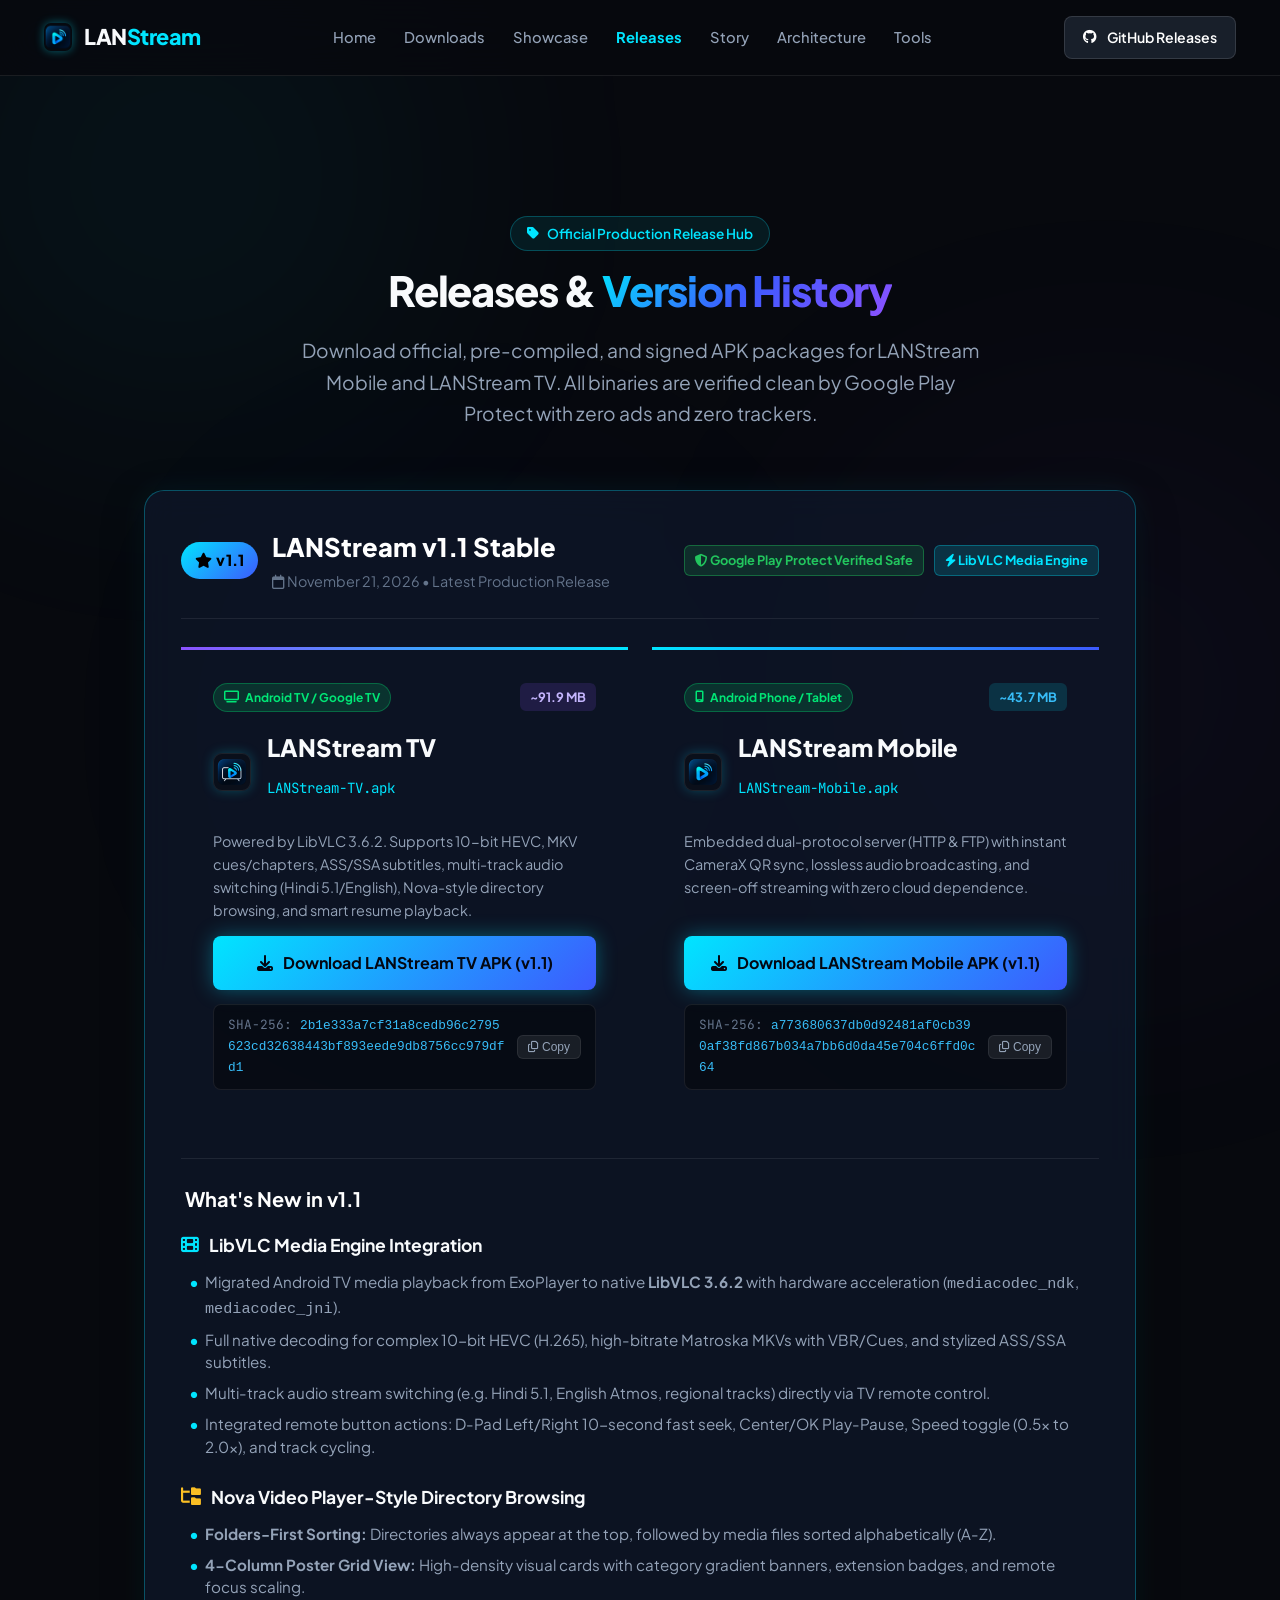
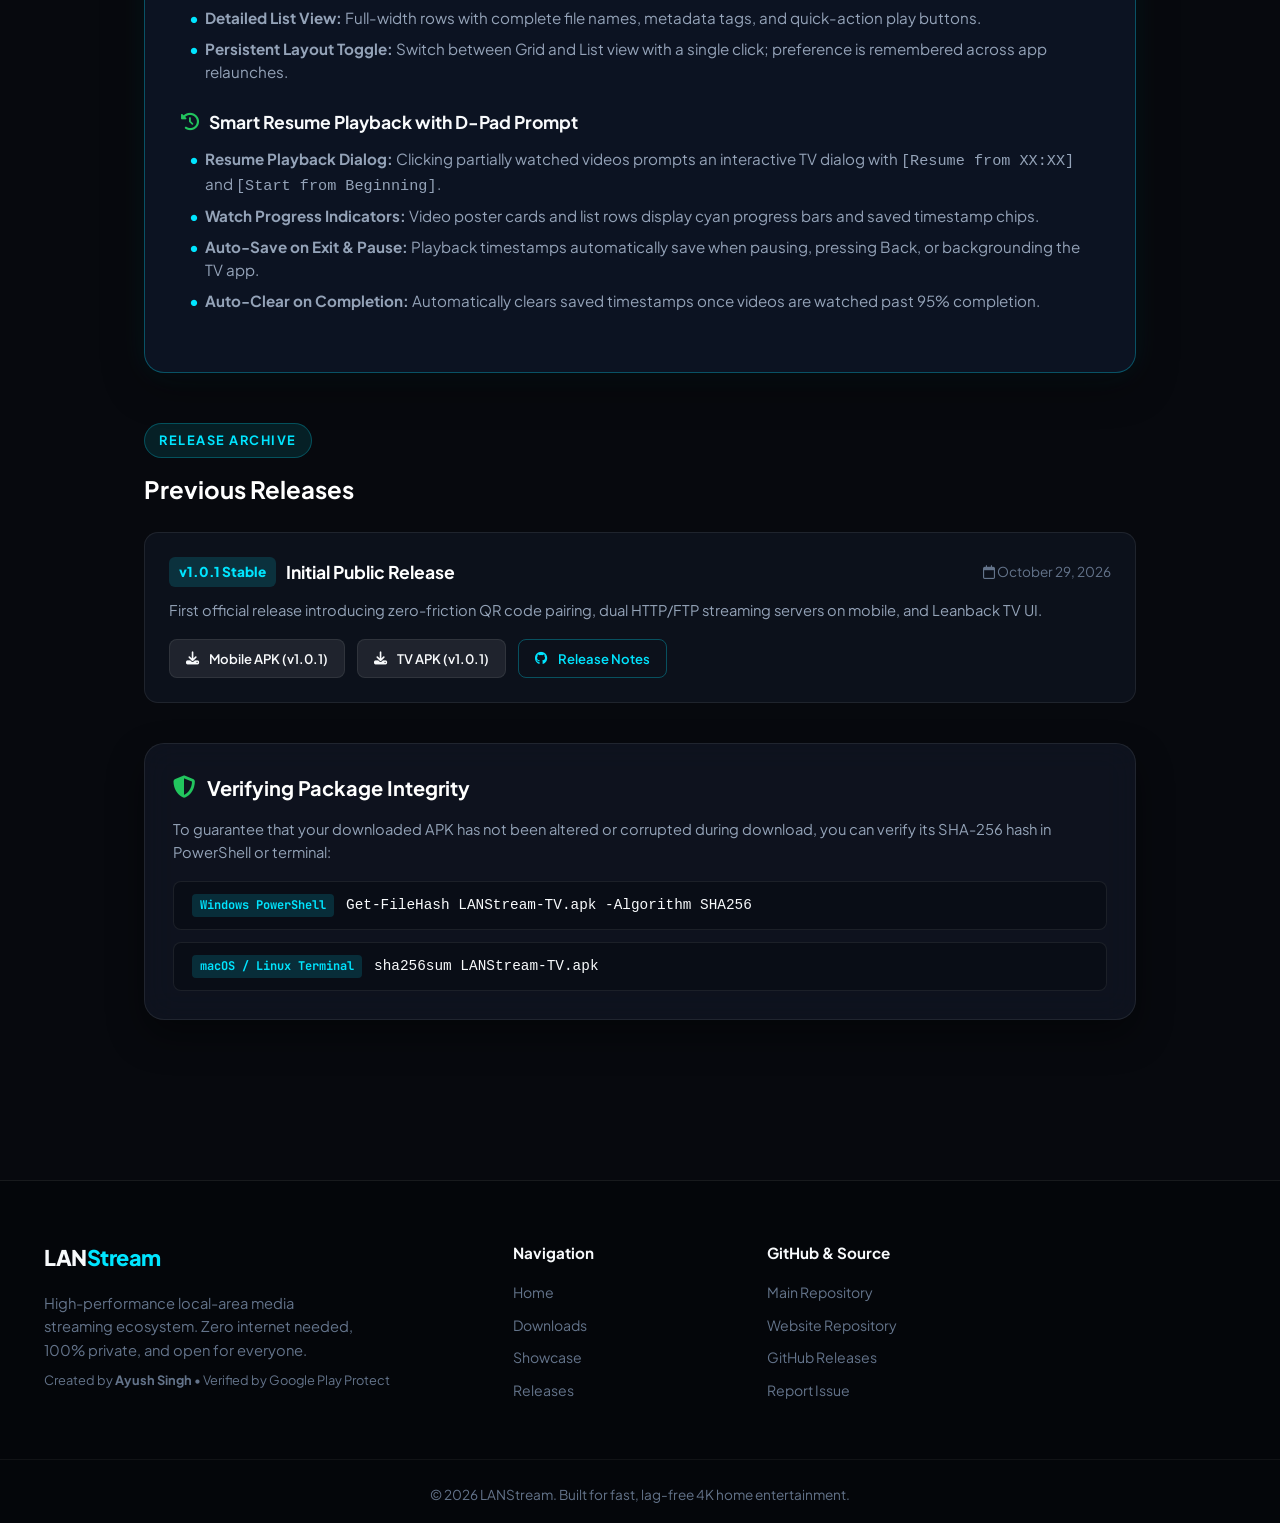
==== releases.html @ d999f1e9 "feat: add dedicated v1.1 releases page with direct downloads, changelog and checksums" ====
<!DOCTYPE html>
<html lang="en">
<head>
    <meta charset="UTF-8">
    <meta name="viewport" content="width=device-width, initial-scale=1.0">
    <title>Releases &amp; Changelog — LANStream Mobile &amp; TV</title>
    <meta name="description" content="Download official signed APK releases of LANStream Mobile and LANStream TV. View release notes, changelogs, SHA-256 checksums, and sideloading instructions.">
    <meta http-equiv="Cache-Control" content="no-cache, no-store, must-revalidate">
    <meta http-equiv="Pragma" content="no-cache">
    <meta http-equiv="Expires" content="0">
    
    <!-- Google Fonts -->
    <link rel="preconnect" href="https://fonts.googleapis.com">
    <link rel="preconnect" href="https://fonts.gstatic.com" crossorigin>
    <link href="https://fonts.googleapis.com/css2?family=Plus+Jakarta+Sans:wght@300;400;500;600;700;800&family=JetBrains+Mono:wght@400;500;700&display=swap" rel="stylesheet">
    
    <!-- FontAwesome Icons -->
    <link rel="stylesheet" href="https://cdnjs.cloudflare.com/ajax/libs/font-awesome/6.5.1/css/all.min.css">
    
    <!-- Favicon -->
    <link rel="icon" type="image/png" href="assets/mobile_logo.png">
    
    <link rel="stylesheet" href="styles.css?v=1.1.0">
    <style>
        .release-hero {
            padding: 140px 0 60px;
            text-align: center;
        }
        .release-card-featured {
            background: rgba(15, 23, 42, 0.75);
            border: 1px solid rgba(0, 229, 255, 0.3);
            border-radius: var(--radius-lg);
            padding: 36px;
            margin-bottom: 48px;
            position: relative;
            box-shadow: 0 12px 40px rgba(0, 0, 0, 0.4), 0 0 30px rgba(0, 229, 255, 0.08);
        }
        .release-header-row {
            display: flex;
            align-items: center;
            justify-content: space-between;
            flex-wrap: wrap;
            gap: 16px;
            padding-bottom: 24px;
            border-bottom: 1px solid var(--border-color);
            margin-bottom: 28px;
        }
        .release-title-group {
            display: flex;
            align-items: center;
            gap: 14px;
        }
        .release-version-pill {
            background: linear-gradient(135deg, #00e5ff, #3d5afe);
            color: #000;
            font-weight: 800;
            padding: 6px 14px;
            border-radius: var(--radius-full);
            font-size: 0.95rem;
            letter-spacing: 0.5px;
        }
        .release-date {
            color: var(--text-muted);
            font-size: 0.9rem;
        }
        .changelog-section {
            margin-top: 32px;
            padding-top: 24px;
            border-top: 1px solid var(--border-color);
        }
        .changelog-category {
            margin-bottom: 24px;
        }
        .changelog-category h4 {
            color: var(--text-primary);
            font-size: 1.1rem;
            display: flex;
            align-items: center;
            gap: 10px;
            margin-bottom: 12px;
        }
        .changelog-list {
            list-style: none;
            padding-left: 0;
        }
        .changelog-list li {
            position: relative;
            padding-left: 24px;
            margin-bottom: 8px;
            color: var(--text-secondary);
            font-size: 0.95rem;
            line-height: 1.5;
        }
        .changelog-list li::before {
            content: "•";
            position: absolute;
            left: 8px;
            color: var(--cyan-accent);
            font-weight: bold;
        }
        .checksum-bar {
            background: rgba(0, 0, 0, 0.4);
            border: 1px solid var(--border-color);
            border-radius: var(--radius-sm);
            padding: 10px 14px;
            display: flex;
            align-items: center;
            justify-content: space-between;
            gap: 12px;
            font-family: var(--font-mono);
            font-size: 0.8rem;
            color: var(--text-muted);
            margin-top: 14px;
            overflow-x: auto;
        }
        .checksum-code {
            color: #38bdf8;
            word-break: break-all;
        }
        .btn-copy-hash {
            background: rgba(255, 255, 255, 0.08);
            border: 1px solid var(--border-color);
            color: var(--text-secondary);
            padding: 4px 10px;
            border-radius: 6px;
            font-size: 0.75rem;
            cursor: pointer;
            transition: var(--transition-fast);
            white-space: nowrap;
        }
        .btn-copy-hash:hover {
            background: var(--cyan-accent);
            color: #000;
        }
        .prev-release-item {
            background: rgba(18, 24, 38, 0.6);
            border: 1px solid var(--border-color);
            border-radius: var(--radius-md);
            padding: 24px;
            margin-bottom: 20px;
            transition: var(--transition-fast);
        }
        .prev-release-item:hover {
            border-color: rgba(255, 255, 255, 0.2);
            background: rgba(24, 32, 50, 0.7);
        }
    </style>
</head>
<body>

    <!-- Ambient Glowing Orbs -->
    <div class="glow-orb orb-1"></div>
    <div class="glow-orb orb-2"></div>
    <div class="glow-orb orb-3"></div>

    <!-- Navigation Bar -->
    <nav class="navbar" id="navbar">
        <div class="nav-container">
            <a href="index.html" class="brand-logo">
                <img src="assets/mobile_logo.png" alt="LANStream Logo" class="brand-logo-img">
                <div class="logo-text">LAN<span>Stream</span></div>
            </a>
            
            <ul class="nav-links" id="navLinks">
                <li><a href="index.html">Home</a></li>
                <li><a href="index.html#downloads">Downloads</a></li>
                <li><a href="index.html#showcase">Showcase</a></li>
                <li><a href="releases.html" style="color: var(--cyan-accent); font-weight: 700;">Releases</a></li>
                <li><a href="index.html#story">Story</a></li>
                <li><a href="index.html#architecture">Architecture</a></li>
                <li><a href="index.html#tools">Tools</a></li>
            </ul>

            <div class="nav-actions">
                <a href="https://github.com/ayush2live/LANStream-Website/releases" class="btn btn-github" target="_blank">
                    <i class="fa-brands fa-github"></i>
                    <span>GitHub Releases</span>
                </a>
            </div>
        </div>
    </nav>

    <!-- Release Hero -->
    <header class="release-hero">
        <div class="container">
            <div class="hero-badge" style="display: inline-flex; align-items: center; gap: 8px; padding: 6px 16px; margin-bottom: 16px;">
                <i class="fa-solid fa-tag" style="color: var(--cyan-accent);"></i>
                <span style="font-weight: 600; font-size: 0.85rem;">Official Production Release Hub</span>
            </div>
            <h1 class="hero-title" style="font-size: 2.6rem;">
                Releases &amp; <span class="gradient-text">Version History</span>
            </h1>
            <p class="hero-subtitle" style="max-width: 680px; margin: 12px auto 0;">
                Download official, pre-compiled, and signed APK packages for LANStream Mobile and LANStream TV. All binaries are verified clean by Google Play Protect with zero ads and zero trackers.
            </p>
        </div>
    </header>

    <!-- Main Content Container -->
    <main class="container" style="max-width: 1040px; padding-bottom: 100px;">

        <!-- FEATURED LATEST RELEASE: v1.1 -->
        <article class="release-card-featured glass-panel">
            <div class="release-header-row">
                <div class="release-title-group">
                    <span class="release-version-pill"><i class="fa-solid fa-star"></i> v1.1</span>
                    <div>
                        <h2 style="font-size: 1.6rem; font-weight: 800; color: #fff;">LANStream v1.1 Stable</h2>
                        <span class="release-date"><i class="fa-regular fa-calendar"></i> November 21, 2026 • Latest Production Release</span>
                    </div>
                </div>
                <div style="display: flex; gap: 10px; align-items: center; flex-wrap: wrap;">
                    <span class="badge" style="background: rgba(34, 197, 94, 0.15); color: #22c55e; border: 1px solid rgba(34, 197, 94, 0.4);">
                        <i class="fa-solid fa-shield-halved"></i> Google Play Protect Verified Safe
                    </span>
                    <span class="badge" style="background: rgba(0, 229, 255, 0.15); color: #00e5ff; border: 1px solid rgba(0, 229, 255, 0.3);">
                        <i class="fa-solid fa-bolt"></i> LibVLC Media Engine
                    </span>
                </div>
            </div>

            <!-- APK Downloads Grid for v1.1 -->
            <div class="grid grid-2" style="margin-bottom: 28px;">
                <!-- TV APK Card -->
                <div class="download-card tv-card" style="margin-bottom: 0;">
                    <div class="download-badge-row">
                        <span class="release-tag"><i class="fa-solid fa-tv"></i> Android TV / Google TV</span>
                        <span class="badge" style="background: rgba(140, 82, 255, 0.15); color: #c4b5fd;">~91.9 MB</span>
                    </div>
                    <div class="download-card-title-row">
                        <img src="assets/tv_logo.png" alt="LANStream TV Logo" class="app-card-logo">
                        <div>
                            <h3>LANStream TV</h3>
                            <span class="file-name">LANStream-TV.apk</span>
                        </div>
                    </div>
                    <p style="font-size: 0.9rem; margin-bottom: 14px;">
                        Powered by LibVLC 3.6.2. Supports 10-bit HEVC, MKV cues/chapters, ASS/SSA subtitles, multi-track audio switching (Hindi 5.1/English), Nova-style directory browsing, and smart resume playback.
                    </p>
                    <a href="https://github.com/ayush2live/LANStream-Website/releases/download/v1.1/LANStream-TV.apk" class="btn-download-apk" target="_blank">
                        <i class="fa-solid fa-download"></i> Download LANStream TV APK (v1.1)
                    </a>
                    <div class="checksum-bar">
                        <span>SHA-256: <code class="checksum-code" id="tvSha">2b1e333a7cf31a8cedb96c2795623cd32638443bf893eede9db8756cc979dfd1</code></span>
                        <button class="btn-copy-hash" onclick="copyHash('tvSha', this)"><i class="fa-regular fa-copy"></i> Copy</button>
                    </div>
                </div>

                <!-- Mobile APK Card -->
                <div class="download-card" style="margin-bottom: 0;">
                    <div class="download-badge-row">
                        <span class="release-tag"><i class="fa-solid fa-mobile-screen"></i> Android Phone / Tablet</span>
                        <span class="badge" style="background: rgba(0, 229, 255, 0.15); color: #38bdf8;">~43.7 MB</span>
                    </div>
                    <div class="download-card-title-row">
                        <img src="assets/mobile_logo.png" alt="LANStream Mobile Logo" class="app-card-logo">
                        <div>
                            <h3>LANStream Mobile</h3>
                            <span class="file-name">LANStream-Mobile.apk</span>
                        </div>
                    </div>
                    <p style="font-size: 0.9rem; margin-bottom: 14px;">
                        Embedded dual-protocol server (HTTP &amp; FTP) with instant CameraX QR sync, lossless audio broadcasting, and screen-off streaming with zero cloud dependence.
                    </p>
                    <a href="https://github.com/ayush2live/LANStream-Website/releases/download/v1.1/LANStream-Mobile.apk" class="btn-download-apk" target="_blank">
                        <i class="fa-solid fa-download"></i> Download LANStream Mobile APK (v1.1)
                    </a>
                    <div class="checksum-bar">
                        <span>SHA-256: <code class="checksum-code" id="mobileSha">a773680637db0d92481af0cb390af38fd867b034a7bb6d0da45e704c6ffd0c64</code></span>
                        <button class="btn-copy-hash" onclick="copyHash('mobileSha', this)"><i class="fa-regular fa-copy"></i> Copy</button>
                    </div>
                </div>
            </div>

            <!-- v1.1 Changelog Highlights -->
            <div class="changelog-section">
                <h3 style="font-size: 1.25rem; font-weight: 700; color: #fff; margin-bottom: 16px;">
                    <i class="fa-solid fa-sparkles" style="color: #fbbf24;"></i> What's New in v1.1
                </h3>

                <div class="changelog-category">
                    <h4><i class="fa-solid fa-film" style="color: #00e5ff;"></i> LibVLC Media Engine Integration</h4>
                    <ul class="changelog-list">
                        <li>Migrated Android TV media playback from ExoPlayer to native <strong>LibVLC 3.6.2</strong> with hardware acceleration (<code>mediacodec_ndk</code>, <code>mediacodec_jni</code>).</li>
                        <li>Full native decoding for complex 10-bit HEVC (H.265), high-bitrate Matroska MKVs with VBR/Cues, and stylized ASS/SSA subtitles.</li>
                        <li>Multi-track audio stream switching (e.g. Hindi 5.1, English Atmos, regional tracks) directly via TV remote control.</li>
                        <li>Integrated remote button actions: D-Pad Left/Right 10-second fast seek, Center/OK Play-Pause, Speed toggle (0.5x to 2.0x), and track cycling.</li>
                    </ul>
                </div>

                <div class="changelog-category">
                    <h4><i class="fa-solid fa-folder-tree" style="color: #fbbf24;"></i> Nova Video Player-Style Directory Browsing</h4>
                    <ul class="changelog-list">
                        <li><strong>Folders-First Sorting:</strong> Directories always appear at the top, followed by media files sorted alphabetically (A-Z).</li>
                        <li><strong>4-Column Poster Grid View:</strong> High-density visual cards with category gradient banners, extension badges, and remote focus scaling.</li>
                        <li><strong>Detailed List View:</strong> Full-width rows with complete file names, metadata tags, and quick-action play buttons.</li>
                        <li><strong>Persistent Layout Toggle:</strong> Switch between Grid and List view with a single click; preference is remembered across app relaunches.</li>
                    </ul>
                </div>

                <div class="changelog-category">
                    <h4><i class="fa-solid fa-clock-rotate-left" style="color: #22c55e;"></i> Smart Resume Playback with D-Pad Prompt</h4>
                    <ul class="changelog-list">
                        <li><strong>Resume Playback Dialog:</strong> Clicking partially watched videos prompts an interactive TV dialog with <code>[Resume from XX:XX]</code> and <code>[Start from Beginning]</code>.</li>
                        <li><strong>Watch Progress Indicators:</strong> Video poster cards and list rows display cyan progress bars and saved timestamp chips.</li>
                        <li><strong>Auto-Save on Exit &amp; Pause:</strong> Playback timestamps automatically save when pausing, pressing Back, or backgrounding the TV app.</li>
                        <li><strong>Auto-Clear on Completion:</strong> Automatically clears saved timestamps once videos are watched past 95% completion.</li>
                    </ul>
                </div>
            </div>
        </article>

        <!-- PREVIOUS RELEASES ARCHIVE -->
        <section style="margin-top: 50px;">
            <div style="margin-bottom: 24px;">
                <span class="section-tag">Release Archive</span>
                <h3 style="font-size: 1.5rem; font-weight: 700; color: #fff;">Previous Releases</h3>
            </div>

            <!-- v1.0.1 Stable -->
            <div class="prev-release-item">
                <div style="display: flex; justify-content: space-between; align-items: center; flex-wrap: wrap; gap: 12px; margin-bottom: 12px;">
                    <div style="display: flex; align-items: center; gap: 10px;">
                        <span class="badge blue" style="font-weight: 800; font-size: 0.85rem;">v1.0.1 Stable</span>
                        <strong style="color: #fff; font-size: 1.1rem;">Initial Public Release</strong>
                    </div>
                    <span style="color: var(--text-muted); font-size: 0.85rem;"><i class="fa-regular fa-calendar"></i> October 29, 2026</span>
                </div>
                <p style="color: var(--text-secondary); font-size: 0.92rem; margin-bottom: 16px;">
                    First official release introducing zero-friction QR code pairing, dual HTTP/FTP streaming servers on mobile, and Leanback TV UI.
                </p>
                <div style="display: flex; gap: 12px; flex-wrap: wrap;">
                    <a href="https://github.com/ayush2live/LANStream-Website/releases/download/v1.0.1/LANStream-Mobile.apk" class="btn btn-secondary" style="font-size: 0.82rem; padding: 8px 16px;" target="_blank">
                        <i class="fa-solid fa-download"></i> Mobile APK (v1.0.1)
                    </a>
                    <a href="https://github.com/ayush2live/LANStream-Website/releases/download/v1.0.1/LANStream-TV.apk" class="btn btn-secondary" style="font-size: 0.82rem; padding: 8px 16px;" target="_blank">
                        <i class="fa-solid fa-download"></i> TV APK (v1.0.1)
                    </a>
                    <a href="https://github.com/ayush2live/LANStream-Website/releases/tag/v1.0.1" class="btn btn-outline" style="font-size: 0.82rem; padding: 8px 16px;" target="_blank">
                        <i class="fa-brands fa-github"></i> Release Notes
                    </a>
                </div>
            </div>
        </section>

        <!-- SECURITY & INTEGRITY INSTRUCTIONS -->
        <section class="glass-panel" style="margin-top: 40px; padding: 28px; border-radius: var(--radius-lg);">
            <div style="display: flex; align-items: center; gap: 12px; margin-bottom: 14px;">
                <i class="fa-solid fa-shield-halved" style="color: #22c55e; font-size: 1.4rem;"></i>
                <h3 style="font-size: 1.25rem; font-weight: 700; color: #fff;">Verifying Package Integrity</h3>
            </div>
            <p style="color: var(--text-secondary); font-size: 0.92rem; margin-bottom: 16px;">
                To guarantee that your downloaded APK has not been altered or corrupted during download, you can verify its SHA-256 hash in PowerShell or terminal:
            </p>
            <div class="code-box" style="margin-bottom: 12px;">
                <span class="code-tag">Windows PowerShell</span>
                <code>Get-FileHash LANStream-TV.apk -Algorithm SHA256</code>
            </div>
            <div class="code-box">
                <span class="code-tag">macOS / Linux Terminal</span>
                <code>sha256sum LANStream-TV.apk</code>
            </div>
        </section>

    </main>

    <!-- Footer -->
    <footer class="footer">
        <div class="container footer-content">
            <div class="footer-brand">
                <div class="logo-text">LAN<span>Stream</span></div>
                <p>High-performance local-area media streaming ecosystem. Zero internet needed, 100% private, and open for everyone.</p>
                <span style="font-size: 0.8rem; color: var(--text-muted); display: block; margin-top: 8px;">
                    Created by <strong>Ayush Singh</strong> • Verified by Google Play Protect
                </span>
            </div>

            <div class="footer-links">
                <h4>Navigation</h4>
                <a href="index.html">Home</a>
                <a href="index.html#downloads">Downloads</a>
                <a href="index.html#showcase">Showcase</a>
                <a href="releases.html">Releases</a>
            </div>

            <div class="footer-links">
                <h4>GitHub &amp; Source</h4>
                <a href="https://github.com/ayush2live/LANStream" target="_blank">Main Repository</a>
                <a href="https://github.com/ayush2live/LANStream-Website" target="_blank">Website Repository</a>
                <a href="https://github.com/ayush2live/LANStream-Website/releases" target="_blank">GitHub Releases</a>
                <a href="https://github.com/ayush2live/LANStream-Website/issues" target="_blank">Report Issue</a>
            </div>
        </div>
        <div class="footer-bottom text-center">
            <p>&copy; 2026 LANStream. Built for fast, lag-free 4K home entertainment.</p>
        </div>
    </footer>

    <!-- Interactive Script for Copy Buttons -->
    <script>
        function copyHash(elementId, btn) {
            const code = document.getElementById(elementId).innerText;
            navigator.clipboard.writeText(code).then(() => {
                const originalText = btn.innerHTML;
                btn.innerHTML = '<i class="fa-solid fa-check" style="color: #22c55e;"></i> Copied!';
                setTimeout(() => {
                    btn.innerHTML = originalText;
                }, 2000);
            });
        }
    </script>
</body>
</html>
---- styles.css ----
/* ==========================================================================
   LANStream (STREAMER) — Modern Dark Cyberpunk & Glassmorphic Stylesheet
   ========================================================================== */

:root {
    --bg-dark: #07090e;
    --bg-card: rgba(18, 24, 38, 0.7);
    --bg-card-hover: rgba(28, 38, 58, 0.85);
    --bg-glass: rgba(15, 23, 42, 0.65);
    
    --border-color: rgba(255, 255, 255, 0.08);
    --border-glow: rgba(0, 229, 255, 0.3);
    
    --text-primary: #f8fafc;
    --text-secondary: #94a3b8;
    --text-muted: #64748b;
    
    --cyan-accent: #00e5ff;
    --cyan-glow: rgba(0, 229, 255, 0.4);
    --blue-accent: #3d5afe;
    --purple-accent: #8c52ff;
    --green-accent: #00e676;
    --amber-accent: #ffab00;
    --red-accent: #ff5252;
    
    --font-sans: 'Plus Jakarta Sans', -apple-system, BlinkMacSystemFont, "Segoe UI", Roboto, sans-serif;
    --font-mono: 'JetBrains Mono', monospace;
    
    --radius-sm: 8px;
    --radius-md: 14px;
    --radius-lg: 20px;
    --radius-full: 9999px;
    
    --transition-fast: 0.2s ease;
    --transition-normal: 0.3s cubic-bezier(0.16, 1, 0.3, 1);
}

/* Base Reset */
*, *::before, *::after {
    margin: 0;
    padding: 0;
    box-sizing: border-box;
}

html {
    scroll-behavior: smooth;
    font-size: 16px;
    scroll-padding-top: 80px;
}

body {
    background-color: var(--bg-dark);
    color: var(--text-primary);
    font-family: var(--font-sans);
    line-height: 1.6;
    overflow-x: hidden;
    position: relative;
    min-height: 100vh;
}

/* Ambient Glowing Background Orbs */
.glow-orb {
    position: fixed;
    border-radius: 50%;
    filter: blur(140px);
    pointer-events: none;
    z-index: 0;
    opacity: 0.45;
}

.orb-1 {
    width: 650px;
    height: 650px;
    background: radial-gradient(circle, rgba(0, 229, 255, 0.25) 0%, transparent 70%);
    top: -150px;
    left: -150px;
}

.orb-2 {
    width: 750px;
    height: 750px;
    background: radial-gradient(circle, rgba(140, 82, 255, 0.2) 0%, transparent 70%);
    top: 35%;
    right: -200px;
}

.orb-3 {
    width: 550px;
    height: 550px;
    background: radial-gradient(circle, rgba(61, 90, 254, 0.2) 0%, transparent 70%);
    bottom: -100px;
    left: 15%;
}

/* Container & Grid Utilities */
.container {
    width: 100%;
    max-width: 1240px;
    margin: 0 auto;
    padding: 0 24px;
    position: relative;
    z-index: 1;
}

.grid {
    display: grid;
    gap: 24px;
}

.grid-2 {
    grid-template-columns: repeat(2, 1fr);
}

.grid-3 {
    grid-template-columns: repeat(3, 1fr);
}

@media (max-width: 992px) {
    .grid-3 { grid-template-columns: repeat(2, 1fr); }
    .grid-2 { grid-template-columns: 1fr; }
}

@media (max-width: 640px) {
    .grid-3 { grid-template-columns: 1fr; }
}

/* Glassmorphism Panel */
.glass-panel {
    background: var(--bg-card);
    backdrop-filter: blur(16px);
    -webkit-backdrop-filter: blur(16px);
    border: 1px solid var(--border-color);
    border-radius: var(--radius-md);
    box-shadow: 0 16px 36px rgba(0, 0, 0, 0.4);
    transition: var(--transition-normal);
}

.glass-panel:hover {
    border-color: rgba(255, 255, 255, 0.16);
    box-shadow: 0 20px 48px rgba(0, 0, 0, 0.5);
}

/* Typography Helpers */
.text-center { text-align: center; }

.gradient-text {
    background: linear-gradient(135deg, #00e5ff 0%, #3d5afe 50%, #8c52ff 100%);
    -webkit-background-clip: text;
    -webkit-text-fill-color: transparent;
}

.section-tag {
    display: inline-block;
    padding: 6px 14px;
    font-size: 0.8rem;
    font-weight: 700;
    text-transform: uppercase;
    letter-spacing: 1.5px;
    color: var(--cyan-accent);
    background: rgba(0, 229, 255, 0.1);
    border: 1px solid rgba(0, 229, 255, 0.25);
    border-radius: var(--radius-full);
    margin-bottom: 12px;
}

.section {
    padding: 90px 0;
    position: relative;
    z-index: 1;
}

.section-header {
    margin-bottom: 50px;
}

.section-header h2 {
    font-size: 2.4rem;
    font-weight: 800;
    letter-spacing: -0.5px;
    margin-bottom: 12px;
}

.section-header p {
    font-size: 1.1rem;
    color: var(--text-secondary);
    max-width: 680px;
    margin: 0 auto;
}

/* Buttons */
.btn {
    display: inline-flex;
    align-items: center;
    justify-content: center;
    gap: 10px;
    padding: 12px 24px;
    font-size: 0.95rem;
    font-weight: 600;
    border-radius: var(--radius-sm);
    text-decoration: none;
    cursor: pointer;
    transition: var(--transition-fast);
    border: none;
}

.btn-primary {
    background: linear-gradient(135deg, var(--cyan-accent), var(--blue-accent));
    color: #030712;
    font-weight: 700;
    box-shadow: 0 0 24px rgba(0, 229, 255, 0.35);
}

.btn-primary:hover {
    transform: translateY(-2px);
    box-shadow: 0 0 32px rgba(0, 229, 255, 0.55);
}

.btn-secondary {
    background: rgba(255, 255, 255, 0.08);
    color: var(--text-primary);
    border: 1px solid var(--border-color);
}

.btn-secondary:hover {
    background: rgba(255, 255, 255, 0.14);
    border-color: rgba(255, 255, 255, 0.2);
}

.btn-outline {
    background: transparent;
    color: var(--cyan-accent);
    border: 1px solid rgba(0, 229, 255, 0.3);
}

.btn-outline:hover {
    background: rgba(0, 229, 255, 0.1);
    border-color: var(--cyan-accent);
}

.btn-github {
    background: #181f2a;
    color: #fff;
    border: 1px solid rgba(255, 255, 255, 0.12);
    padding: 9px 18px;
    font-size: 0.88rem;
}

.btn-github:hover {
    background: #232d3d;
    border-color: var(--cyan-accent);
}

/* Navigation Bar */
.navbar {
    position: sticky;
    top: 0;
    left: 0;
    width: 100%;
    z-index: 1000;
    background: rgba(7, 9, 14, 0.75);
    backdrop-filter: blur(20px);
    -webkit-backdrop-filter: blur(20px);
    border-bottom: 1px solid var(--border-color);
    transition: var(--transition-normal);
}

.nav-container {
    max-width: 1240px;
    margin: 0 auto;
    padding: 16px 24px;
    display: flex;
    align-items: center;
    justify-content: space-between;
}

.brand-logo {
    display: flex;
    align-items: center;
    gap: 12px;
    text-decoration: none;
    color: var(--text-primary);
}

.brand-logo-img {
    width: 28px;
    height: 28px;
    border-radius: 7px;
    object-fit: contain;
    box-shadow: 0 0 10px var(--cyan-glow);
}

.app-card-logo {
    width: 38px;
    height: 38px;
    border-radius: 9px;
    object-fit: contain;
    box-shadow: 0 0 12px rgba(0, 229, 255, 0.25);
    background: rgba(10, 15, 26, 0.8);
    border: 1px solid var(--border-color);
    padding: 2px;
}

.download-card-title-row {
    display: flex;
    align-items: center;
    gap: 16px;
    margin-bottom: 14px;
}

.download-card-title-row h3 {
    margin-bottom: 2px;
}


.logo-icon {
    width: 38px;
    height: 38px;
    background: linear-gradient(135deg, var(--cyan-accent), var(--blue-accent));
    border-radius: 10px;
    display: flex;
    align-items: center;
    justify-content: center;
    color: #030712;
    font-size: 1.1rem;
    box-shadow: 0 0 15px var(--cyan-glow);
}

.logo-text {
    font-size: 1.35rem;
    font-weight: 800;
    letter-spacing: -0.5px;
}

.logo-text span {
    color: var(--cyan-accent);
}

.nav-links {
    display: flex;
    align-items: center;
    gap: 28px;
    list-style: none;
}

.nav-links a {
    text-decoration: none;
    color: var(--text-secondary);
    font-size: 0.92rem;
    font-weight: 500;
    transition: var(--transition-fast);
}

.nav-links a:hover {
    color: var(--cyan-accent);
}

.nav-actions {
    display: flex;
    align-items: center;
    gap: 14px;
}

.mobile-toggle {
    display: none;
    background: transparent;
    border: none;
    color: var(--text-primary);
    font-size: 1.3rem;
    cursor: pointer;
}

@media (max-width: 860px) {
    .nav-links {
        position: fixed;
        top: 70px;
        left: 0;
        width: 100%;
        background: rgba(10, 14, 23, 0.96);
        backdrop-filter: blur(25px);
        flex-direction: column;
        padding: 30px 20px;
        gap: 20px;
        border-bottom: 1px solid var(--border-color);
        transform: translateY(-150%);
        transition: var(--transition-normal);
    }

    .nav-links.open {
        transform: translateY(0);
    }

    .mobile-toggle {
        display: block;
    }
}

/* Hero Section */
.hero {
    padding: 100px 0 60px;
    position: relative;
    z-index: 1;
}

.hero-container {
    max-width: 900px;
    margin: 0 auto;
    text-align: center;
    padding: 0 24px;
}

.hero-badge {
    display: inline-flex;
    align-items: center;
    gap: 8px;
    padding: 8px 18px;
    background: rgba(0, 229, 255, 0.08);
    border: 1px solid rgba(0, 229, 255, 0.25);
    border-radius: var(--radius-full);
    font-size: 0.85rem;
    font-weight: 600;
    color: var(--cyan-accent);
    margin-bottom: 24px;
}

.pulsing-dot {
    width: 8px;
    height: 8px;
    background-color: var(--cyan-accent);
    border-radius: 50%;
    box-shadow: 0 0 10px var(--cyan-accent);
    animation: pulse 2s infinite;
}

@keyframes pulse {
    0% { transform: scale(0.95); opacity: 0.8; }
    50% { transform: scale(1.3); opacity: 1; }
    100% { transform: scale(0.95); opacity: 0.8; }
}

.hero-title {
    font-size: 3.5rem;
    font-weight: 800;
    line-height: 1.15;
    letter-spacing: -1.2px;
    margin-bottom: 20px;
}

@media (max-width: 768px) {
    .hero-title { font-size: 2.3rem; }
}

.hero-subtitle {
    font-size: 1.2rem;
    color: var(--text-secondary);
    line-height: 1.65;
    margin-bottom: 36px;
    max-width: 750px;
    margin-left: auto;
    margin-right: auto;
}

.hero-cta-group {
    display: flex;
    align-items: center;
    justify-content: center;
    gap: 16px;
    flex-wrap: wrap;
    margin-bottom: 60px;
}

/* Stats Bar */
.hero-stats {
    display: grid;
    grid-template-columns: repeat(4, 1fr);
    gap: 16px;
    padding: 24px;
    background: var(--bg-card);
    border: 1px solid var(--border-color);
    border-radius: var(--radius-md);
    backdrop-filter: blur(12px);
}

@media (max-width: 768px) {
    .hero-stats { grid-template-columns: repeat(2, 1fr); }
}

.stat-card {
    text-align: center;
}

.stat-number {
    font-size: 1.7rem;
    font-weight: 800;
    color: var(--cyan-accent);
    margin-bottom: 4px;
}

.stat-label {
    font-size: 0.85rem;
    color: var(--text-muted);
    font-weight: 500;
}

/* Pillars Section */
.feature-card {
    padding: 32px 28px;
    position: relative;
    overflow: hidden;
}

.feature-icon {
    width: 42px;
    height: 42px;
    border-radius: 10px;
    display: flex;
    align-items: center;
    justify-content: center;
    font-size: 1.15rem;
    margin-bottom: 16px;
}

.feature-icon.cyan { background: rgba(0, 229, 255, 0.12); color: var(--cyan-accent); }
.feature-icon.purple { background: rgba(140, 82, 255, 0.12); color: var(--purple-accent); }
.feature-icon.green { background: rgba(0, 230, 118, 0.12); color: var(--green-accent); }
.feature-icon.blue { background: rgba(61, 90, 254, 0.12); color: var(--blue-accent); }
.feature-icon.amber { background: rgba(255, 171, 0, 0.12); color: var(--amber-accent); }
.feature-icon.red { background: rgba(255, 82, 82, 0.12); color: var(--red-accent); }

.feature-card h3 {
    font-size: 1.25rem;
    font-weight: 700;
    margin-bottom: 10px;
}

.feature-card p {
    font-size: 0.95rem;
    color: var(--text-secondary);
    line-height: 1.6;
}

/* Visual Showcase */
.showcase-grid {
    display: grid;
    grid-template-columns: 42% 58%;
    gap: 28px;
    align-items: start;
}

@media (max-width: 992px) {
    .showcase-grid { grid-template-columns: 1fr; }
}

/* Creator Story Section */
.story-card {
    padding: 44px;
    max-width: 860px;
    margin: 0 auto;
    position: relative;
    overflow: hidden;
    border: 1px solid rgba(0, 229, 255, 0.2);
    box-shadow: 0 12px 40px rgba(0, 0, 0, 0.4);
}

.story-card::before {
    content: '';
    position: absolute;
    top: 0;
    left: 0;
    right: 0;
    height: 3px;
    background: linear-gradient(90deg, var(--cyan-accent), var(--purple-accent));
}

.story-header {
    margin-bottom: 24px;
}

.story-header h2 {
    font-size: 1.8rem;
    font-weight: 700;
    margin-top: 8px;
}

.story-lead {
    font-size: 1.12rem;
    line-height: 1.7;
    color: var(--text-primary);
    font-style: italic;
    border-left: 3px solid var(--cyan-accent);
    padding-left: 20px;
    margin-bottom: 20px;
    background: rgba(0, 229, 255, 0.03);
    padding-top: 10px;
    padding-bottom: 10px;
    border-radius: 0 8px 8px 0;
}

.story-content p {
    font-size: 0.98rem;
    color: var(--text-secondary);
    line-height: 1.7;
    margin-bottom: 26px;
}

.story-footer {
    display: flex;
    justify-content: space-between;
    align-items: center;
    flex-wrap: wrap;
    gap: 16px;
    padding-top: 22px;
    border-top: 1px solid var(--border-color);
}

.story-author {
    display: flex;
    align-items: center;
    gap: 14px;
}

.author-avatar {
    width: 52px;
    height: 52px;
    min-width: 52px;
    min-height: 52px;
    border-radius: 50%;
    border: 2px solid var(--cyan-accent);
    box-shadow: 0 0 14px rgba(0, 229, 255, 0.35);
    display: flex;
    align-items: center;
    justify-content: center;
    overflow: hidden;
    flex-shrink: 0;
}

.author-avatar img {
    width: 100%;
    height: 100%;
    max-width: 100%;
    max-height: 100%;
    object-fit: cover;
    border-radius: 50%;
    display: block;
}

.author-name {
    font-size: 1.05rem;
    font-weight: 700;
    color: var(--text-primary);
}

.author-role {
    font-size: 0.85rem;
    color: var(--text-muted);
}

.showcase-item {
    padding: 28px;
    display: flex;
    flex-direction: column;
}

.showcase-header {
    margin-bottom: 20px;
}

.badge-module {
    display: inline-block;
    padding: 4px 10px;
    font-family: var(--font-mono);
    font-size: 0.78rem;
    font-weight: 700;
    background: rgba(61, 90, 254, 0.15);
    border: 1px solid rgba(61, 90, 254, 0.3);
    color: #90caf9;
    border-radius: 6px;
    margin-bottom: 8px;
}

.showcase-header h3 {
    font-size: 1.4rem;
    font-weight: 700;
    margin-bottom: 6px;
}

.showcase-header p {
    font-size: 0.92rem;
    color: var(--text-secondary);
}

.image-wrapper {
    position: relative;
    border-radius: 12px;
    overflow: hidden;
    cursor: pointer;
    background: #030712;
    display: flex;
    align-items: center;
    justify-content: center;
    margin-top: auto;
    border: 1px solid var(--border-color);
}

.image-wrapper img {
    width: 100%;
    height: auto;
    max-height: 520px;
    object-fit: contain;
    display: block;
    transition: var(--transition-normal);
}

.image-wrapper:hover img {
    transform: scale(1.02);
}

.image-overlay {
    position: absolute;
    inset: 0;
    background: rgba(0, 0, 0, 0.45);
    display: flex;
    align-items: center;
    justify-content: center;
    gap: 8px;
    color: #fff;
    font-weight: 600;
    font-size: 0.95rem;
    opacity: 0;
    backdrop-filter: blur(4px);
    transition: var(--transition-fast);
}

.image-wrapper:hover .image-overlay {
    opacity: 1;
}

/* Architecture Section */
.arch-diagram {
    padding: 40px;
}

.arch-cols {
    display: flex;
    align-items: center;
    justify-content: space-between;
    gap: 20px;
    flex-wrap: wrap;
}

.arch-node {
    flex: 1;
    min-width: 220px;
    background: rgba(10, 15, 26, 0.85);
    border: 1px solid var(--border-color);
    border-radius: var(--radius-sm);
    padding: 24px 20px;
}

.arch-node .node-icon {
    font-size: 1.6rem;
    color: var(--cyan-accent);
    margin-bottom: 12px;
}

.arch-node h4 {
    font-size: 1.1rem;
    font-weight: 700;
    margin-bottom: 12px;
    border-bottom: 1px solid var(--border-color);
    padding-bottom: 8px;
}

.arch-node ul {
    list-style: none;
    font-size: 0.88rem;
    color: var(--text-secondary);
}

.arch-node ul li {
    margin-bottom: 8px;
}

.arch-node ul li strong {
    color: var(--text-primary);
}

.arch-pipe {
    flex: 1.2;
    min-width: 220px;
    display: flex;
    flex-direction: column;
    align-items: center;
    gap: 20px;
    text-align: center;
}

.network-badge {
    padding: 14px 24px;
    background: rgba(0, 229, 255, 0.08);
    border: 1px solid rgba(0, 229, 255, 0.25);
    border-radius: var(--radius-md);
    display: flex;
    align-items: center;
    gap: 12px;
    color: var(--cyan-accent);
}

.network-badge i { font-size: 1.5rem; }
.network-badge small { color: var(--text-muted); font-size: 0.78rem; }

.pipe-line {
    width: 100%;
    position: relative;
    padding: 10px 14px;
    background: rgba(255, 255, 255, 0.03);
    border: 1px dashed rgba(255, 255, 255, 0.15);
    border-radius: 6px;
    font-size: 0.8rem;
    color: var(--text-muted);
}

/* Module Tabs */
.module-tabs {
    display: flex;
    justify-content: center;
    gap: 12px;
    margin-bottom: 24px;
    flex-wrap: wrap;
}

.tab-btn {
    padding: 12px 24px;
    background: var(--bg-card);
    border: 1px solid var(--border-color);
    color: var(--text-secondary);
    font-family: var(--font-sans);
    font-size: 0.95rem;
    font-weight: 600;
    border-radius: var(--radius-sm);
    cursor: pointer;
    transition: var(--transition-fast);
    display: flex;
    align-items: center;
    gap: 8px;
}

.tab-btn:hover {
    color: var(--text-primary);
    border-color: rgba(255, 255, 255, 0.2);
}

.tab-btn.active {
    background: rgba(0, 229, 255, 0.12);
    border-color: var(--cyan-accent);
    color: var(--cyan-accent);
    box-shadow: 0 0 16px rgba(0, 229, 255, 0.2);
}

.tab-content {
    display: none;
    padding: 36px;
}

.tab-content.active {
    display: block;
    animation: fadeIn 0.3s ease;
}

@keyframes fadeIn {
    from { opacity: 0; transform: translateY(6px); }
    to { opacity: 1; transform: translateY(0); }
}

.tab-content-grid {
    display: grid;
    grid-template-columns: 60% 40%;
    gap: 36px;
}

@media (max-width: 900px) {
    .tab-content-grid { grid-template-columns: 1fr; }
}

.tab-content h3 {
    font-size: 1.6rem;
    font-weight: 700;
    margin-bottom: 12px;
}

.lead-text {
    font-size: 1.05rem;
    color: var(--text-secondary);
    margin-bottom: 24px;
}

.feature-checklist {
    display: flex;
    flex-direction: column;
    gap: 14px;
    margin-bottom: 28px;
}

.check-item {
    display: flex;
    align-items: flex-start;
    gap: 12px;
    font-size: 0.95rem;
    color: var(--text-secondary);
}

.check-item i {
    color: var(--green-accent);
    margin-top: 4px;
    font-size: 1.1rem;
}

.check-item strong {
    color: var(--text-primary);
}

.code-box {
    background: #090d16;
    border: 1px solid var(--border-color);
    padding: 12px 18px;
    border-radius: var(--radius-sm);
    display: flex;
    align-items: center;
    gap: 12px;
    font-family: var(--font-mono);
    font-size: 0.9rem;
}

.code-tag {
    font-size: 0.75rem;
    padding: 2px 8px;
    background: rgba(0, 229, 255, 0.15);
    color: var(--cyan-accent);
    border-radius: 4px;
    font-weight: 700;
}

.specs-card {
    background: rgba(10, 15, 26, 0.85);
    border: 1px solid var(--border-color);
    border-radius: var(--radius-sm);
    padding: 24px;
}

.specs-card h4 {
    font-size: 1.1rem;
    font-weight: 700;
    margin-bottom: 16px;
    color: var(--cyan-accent);
}

.specs-card table {
    width: 100%;
    border-collapse: collapse;
}

.specs-card td {
    padding: 10px 0;
    border-bottom: 1px solid rgba(255, 255, 255, 0.05);
    font-size: 0.88rem;
}

.specs-card td:first-child {
    color: var(--text-muted);
}

.specs-card td:last-child {
    text-align: right;
    color: var(--text-primary);
}

/* Protocols Table */
.protocol-table-wrapper {
    overflow-x: auto;
    padding: 24px;
}

.protocol-table {
    width: 100%;
    border-collapse: collapse;
    font-size: 0.92rem;
}

.protocol-table th {
    text-align: left;
    padding: 14px 16px;
    border-bottom: 1px solid rgba(255, 255, 255, 0.12);
    color: var(--text-muted);
    font-size: 0.82rem;
    text-transform: uppercase;
    letter-spacing: 1px;
}

.protocol-table td {
    padding: 16px;
    border-bottom: 1px solid rgba(255, 255, 255, 0.06);
    vertical-align: middle;
}

.badge {
    display: inline-block;
    padding: 4px 10px;
    border-radius: 6px;
    font-weight: 700;
    font-size: 0.8rem;
}

.badge.blue { background: rgba(0, 229, 255, 0.15); color: var(--cyan-accent); }
.badge.red { background: rgba(255, 82, 82, 0.15); color: var(--red-accent); }
.badge.purple { background: rgba(140, 82, 255, 0.15); color: var(--purple-accent); }
.badge.green { background: rgba(0, 230, 118, 0.15); color: var(--green-accent); }
.badge.amber { background: rgba(251, 191, 36, 0.18); color: #fbbf24; }
.badge.orange { background: rgba(249, 115, 22, 0.18); color: #f97316; }

/* Deployment Cards */
.deployment-cards-grid {
    display: grid;
    grid-template-columns: repeat(3, 1fr);
    gap: 24px;
}

@media (max-width: 992px) {
    .deployment-cards-grid { grid-template-columns: 1fr; }
}

.deploy-card {
    padding: 28px;
    display: flex;
    flex-direction: column;
}

.deploy-card-header {
    display: flex;
    align-items: center;
    gap: 12px;
    margin-bottom: 12px;
}

.deploy-card-header i {
    font-size: 1.4rem;
    color: var(--cyan-accent);
}

.deploy-card-header h3 {
    font-size: 1.2rem;
    font-weight: 700;
}

.deploy-card p {
    font-size: 0.9rem;
    color: var(--text-secondary);
    margin-bottom: 16px;
}

.code-terminal {
    position: relative;
    background: #060910;
    border: 1px solid var(--border-color);
    border-radius: var(--radius-sm);
    padding: 16px 20px;
    overflow-x: auto;
    font-family: var(--font-mono);
    font-size: 0.82rem;
    line-height: 1.6;
    margin-top: auto;
}

.code-terminal pre {
    margin: 0;
    color: #e2e8f0;
}

.code-terminal .comment {
    color: #64748b;
}

.copy-btn {
    position: absolute;
    top: 10px;
    right: 10px;
    background: rgba(255, 255, 255, 0.08);
    border: 1px solid var(--border-color);
    color: var(--text-secondary);
    padding: 6px 10px;
    border-radius: 6px;
    cursor: pointer;
    transition: var(--transition-fast);
}

.copy-btn:hover {
    color: var(--cyan-accent);
    background: rgba(0, 229, 255, 0.15);
}

/* Tools Section */
.tool-card {
    padding: 32px;
}

.tool-header {
    display: flex;
    align-items: center;
    gap: 12px;
    margin-bottom: 8px;
}

.tool-header i {
    font-size: 1.5rem;
    color: var(--cyan-accent);
}

.tool-header h3 {
    font-size: 1.3rem;
    font-weight: 700;
}

.tool-card > p {
    font-size: 0.92rem;
    color: var(--text-secondary);
    margin-bottom: 24px;
}

.tool-form {
    display: flex;
    flex-direction: column;
    gap: 16px;
}

.form-row {
    display: grid;
    grid-template-columns: 1fr 1fr;
    gap: 16px;
}

.form-group label {
    display: block;
    font-size: 0.85rem;
    font-weight: 600;
    color: var(--text-muted);
    margin-bottom: 6px;
}

.form-group select,
.form-group input {
    width: 100%;
    padding: 10px 14px;
    background: rgba(6, 9, 16, 0.85);
    border: 1px solid var(--border-color);
    border-radius: 6px;
    color: var(--text-primary);
    font-family: var(--font-sans);
    font-size: 0.9rem;
    outline: none;
    transition: var(--transition-fast);
}

.form-group select:focus,
.form-group input:focus {
    border-color: var(--cyan-accent);
    box-shadow: 0 0 10px var(--cyan-glow);
}

.calc-results {
    margin-top: 24px;
}

.result-badge {
    padding: 16px 20px;
    border-radius: var(--radius-sm);
    display: flex;
    align-items: flex-start;
    gap: 14px;
}

.result-badge.good {
    background: rgba(0, 230, 118, 0.1);
    border: 1px solid rgba(0, 230, 118, 0.3);
    color: #e8f5e9;
}

.result-badge.good i {
    color: var(--green-accent);
    font-size: 1.4rem;
    margin-top: 2px;
}

.result-badge.warn {
    background: rgba(255, 171, 0, 0.1);
    border: 1px solid rgba(255, 171, 0, 0.3);
    color: #fff8e1;
}

.result-badge.warn i {
    color: var(--amber-accent);
    font-size: 1.4rem;
    margin-top: 2px;
}

.result-badge strong {
    display: block;
    font-size: 1.05rem;
    margin-bottom: 4px;
}

.result-badge p {
    font-size: 0.88rem;
    color: var(--text-secondary);
    margin: 0;
}

/* FAQ Accordion */
.faq-accordion {
    padding: 12px 24px;
}

.faq-item {
    border-bottom: 1px solid var(--border-color);
    padding: 20px 0;
    cursor: pointer;
}

.faq-item:last-child {
    border-bottom: none;
}

.faq-question {
    display: flex;
    align-items: center;
    justify-content: space-between;
    font-weight: 700;
    font-size: 1.1rem;
    transition: var(--transition-fast);
}

.faq-question:hover {
    color: var(--cyan-accent);
}

.faq-question i {
    font-size: 0.9rem;
    color: var(--text-muted);
    transition: var(--transition-fast);
}

.faq-item.active .faq-question i {
    transform: rotate(180deg);
    color: var(--cyan-accent);
}

.faq-answer {
    max-height: 0;
    overflow: hidden;
    transition: max-height 0.3s ease-out;
}

.faq-answer p {
    padding-top: 14px;
    color: var(--text-secondary);
    font-size: 0.96rem;
    line-height: 1.65;
}

/* Footer */
.footer {
    background: #04060a;
    border-top: 1px solid var(--border-color);
    padding: 60px 0 24px;
    margin-top: 60px;
    position: relative;
    z-index: 1;
}

.footer-content {
    display: grid;
    grid-template-columns: 2fr 1fr 1fr 1fr;
    gap: 40px;
    margin-bottom: 48px;
}

@media (max-width: 860px) {
    .footer-content { grid-template-columns: 1fr 1fr; }
}

@media (max-width: 540px) {
    .footer-content { grid-template-columns: 1fr; }
}

.footer-brand p {
    color: var(--text-muted);
    font-size: 0.92rem;
    margin-top: 16px;
    max-width: 320px;
}

.footer-links h4 {
    font-size: 0.95rem;
    font-weight: 700;
    color: var(--text-primary);
    margin-bottom: 16px;
}

.footer-links a {
    display: block;
    color: var(--text-muted);
    text-decoration: none;
    font-size: 0.88rem;
    margin-bottom: 10px;
    transition: var(--transition-fast);
}

.footer-links a:hover {
    color: var(--cyan-accent);
}

.footer-bottom {
    border-top: 1px solid rgba(255, 255, 255, 0.05);
    padding-top: 24px;
    text-align: center;
    color: var(--text-muted);
    font-size: 0.85rem;
}

/* Lightbox Modal */
.lightbox-modal {
    position: fixed;
    inset: 0;
    background: rgba(0, 0, 0, 0.92);
    backdrop-filter: blur(12px);
    z-index: 9999;
    display: none;
    align-items: center;
    justify-content: center;
    padding: 24px;
}

.lightbox-modal.active {
    display: flex;
    animation: fadeIn 0.2s ease;
}

.lightbox-content {
    position: relative;
    max-width: 90vw;
    max-height: 90vh;
    display: flex;
    flex-direction: column;
    align-items: center;
}

.lightbox-content img {
    max-width: 100%;
    max-height: 80vh;
    border-radius: var(--radius-sm);
    box-shadow: 0 0 40px rgba(0, 229, 255, 0.25);
}

.lightbox-caption {
    margin-top: 16px;
    color: var(--text-primary);
    font-size: 1rem;
    font-weight: 600;
}

.lightbox-close {
    position: absolute;
    top: -40px;
    right: 0;
    background: transparent;
    border: none;
    color: #fff;
    font-size: 2rem;
    cursor: pointer;
}

/* Toast */
.toast {
    position: fixed;
    bottom: 30px;
    right: 30px;
    background: rgba(0, 229, 255, 0.95);
    color: #030712;
    padding: 12px 24px;
    border-radius: var(--radius-sm);
    font-weight: 700;
    font-size: 0.9rem;
    box-shadow: 0 8px 24px var(--cyan-glow);
    transform: translateY(100px);
    opacity: 0;
    transition: var(--transition-normal);
    z-index: 10000;
}

.toast.show {
    transform: translateY(0);
    opacity: 1;
}

/* ==========================================================================
   Direct APK Downloads & Sideloading Section
   ========================================================================== */
.download-card {
    padding: 36px 32px;
    display: flex;
    flex-direction: column;
    position: relative;
    overflow: hidden;
}

.download-card::before {
    content: '';
    position: absolute;
    top: 0;
    left: 0;
    right: 0;
    height: 3px;
    background: linear-gradient(90deg, var(--cyan-accent), var(--blue-accent));
}

.download-card.tv-card::before {
    background: linear-gradient(90deg, var(--purple-accent), var(--cyan-accent));
}

.download-badge-row {
    display: flex;
    align-items: center;
    justify-content: space-between;
    margin-bottom: 16px;
}

.release-tag {
    font-size: 0.75rem;
    font-weight: 700;
    padding: 4px 10px;
    background: rgba(0, 230, 118, 0.15);
    color: var(--green-accent);
    border: 1px solid rgba(0, 230, 118, 0.3);
    border-radius: var(--radius-full);
    display: inline-flex;
    align-items: center;
    gap: 6px;
}

.download-card h3 {
    font-size: 1.5rem;
    font-weight: 800;
    margin-bottom: 8px;
}

.download-card .file-name {
    font-family: var(--font-mono);
    color: var(--cyan-accent);
    font-size: 0.88rem;
    margin-bottom: 16px;
    display: inline-block;
}

.download-card p {
    color: var(--text-secondary);
    font-size: 0.95rem;
    margin-bottom: 24px;
    line-height: 1.6;
}

.download-specs-list {
    list-style: none;
    margin-bottom: 28px;
    display: flex;
    flex-direction: column;
    gap: 10px;
    font-size: 0.88rem;
    color: var(--text-secondary);
}

.download-specs-list li {
    display: flex;
    align-items: center;
    gap: 10px;
}

.download-specs-list li i {
    color: var(--cyan-accent);
    font-size: 0.9rem;
}

.btn-download-apk {
    width: 100%;
    padding: 14px 24px;
    font-size: 1rem;
    font-weight: 700;
    background: linear-gradient(135deg, var(--cyan-accent), var(--blue-accent));
    color: #030712;
    border-radius: var(--radius-sm);
    text-decoration: none;
    display: inline-flex;
    align-items: center;
    justify-content: center;
    gap: 10px;
    box-shadow: 0 0 20px rgba(0, 229, 255, 0.35);
    transition: var(--transition-normal);
    margin-top: auto;
}

.btn-download-apk:hover {
    transform: translateY(-2px);
    box-shadow: 0 0 30px rgba(0, 229, 255, 0.55);
}

.sideload-guide-wrapper {
    margin-top: 40px;
    padding: 32px;
}

.sideload-steps-grid {
    display: grid;
    grid-template-columns: repeat(3, 1fr);
    gap: 20px;
    margin-top: 24px;
}

@media (max-width: 860px) {
    .sideload-steps-grid { grid-template-columns: 1fr; }
}

.sideload-step {
    background: rgba(10, 15, 26, 0.8);
    border: 1px solid var(--border-color);
    border-radius: var(--radius-sm);
    padding: 20px;
}

.step-num {
    width: 28px;
    height: 28px;
    background: rgba(0, 229, 255, 0.15);
    color: var(--cyan-accent);
    border-radius: 50%;
    display: flex;
    align-items: center;
    justify-content: center;
    font-weight: 800;
    font-size: 0.85rem;
    margin-bottom: 12px;
}

.sideload-step h4 {
    font-size: 1rem;
    font-weight: 700;
    margin-bottom: 8px;
    color: var(--text-primary);
}

.release-notice-box {
    margin: 32px auto 40px;
    padding: 20px 24px;
    display: flex;
    align-items: center;
    gap: 20px;
    max-width: 820px;
    background: rgba(255, 171, 0, 0.08);
    border: 1px solid rgba(255, 171, 0, 0.3);
    border-radius: var(--radius-md);
    text-align: left;
}

.release-notice-box .notice-icon {
    font-size: 1.35rem;
    color: var(--amber-accent);
    flex-shrink: 0;
}

.release-notice-box .notice-content strong {
    font-size: 1.05rem;
    color: var(--text-primary);
    display: block;
    margin-bottom: 4px;
}

.release-notice-box .notice-content p {
    font-size: 0.9rem;
    color: var(--text-secondary);
    line-height: 1.5;
    margin: 0;
}

.release-notice-box .notice-content a {
    color: var(--cyan-accent);
    text-decoration: underline;
    font-weight: 600;
}

.sideload-step p {
    font-size: 0.86rem;
    color: var(--text-secondary);
    line-height: 1.55;
}
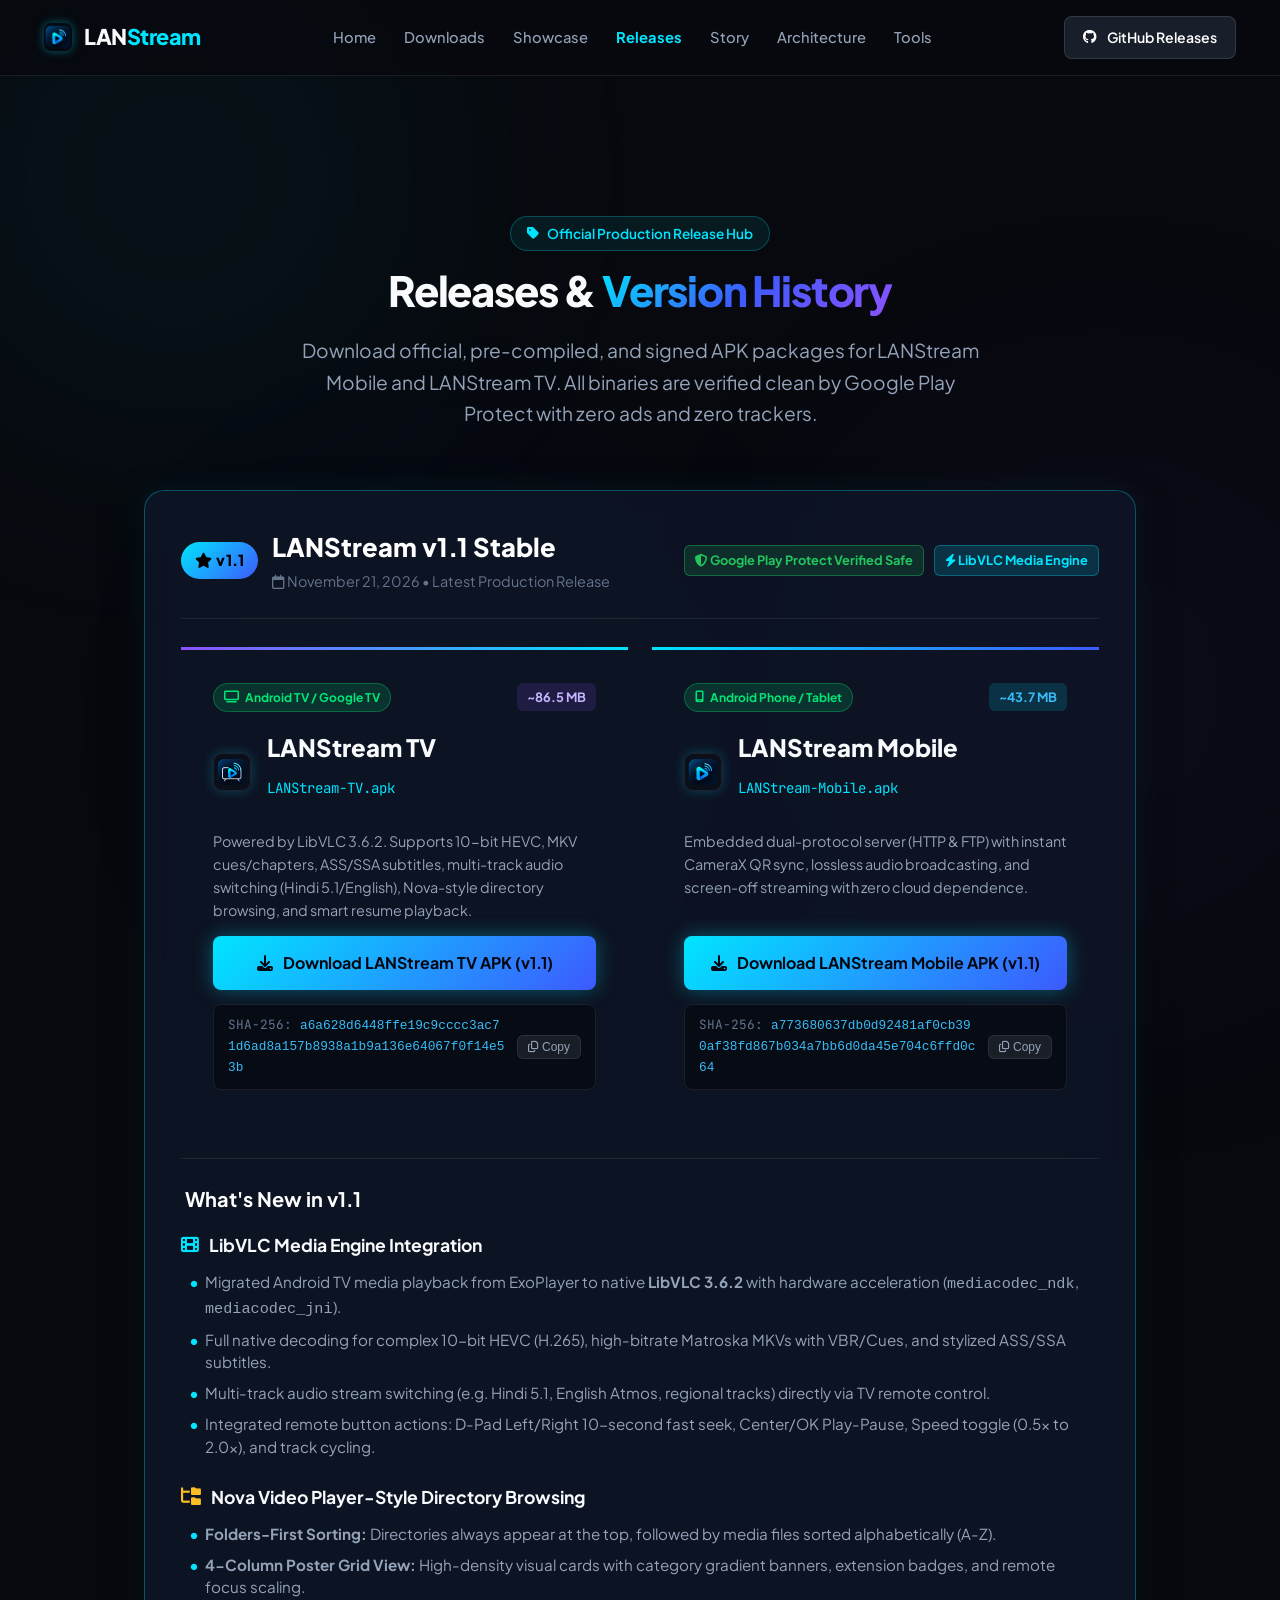
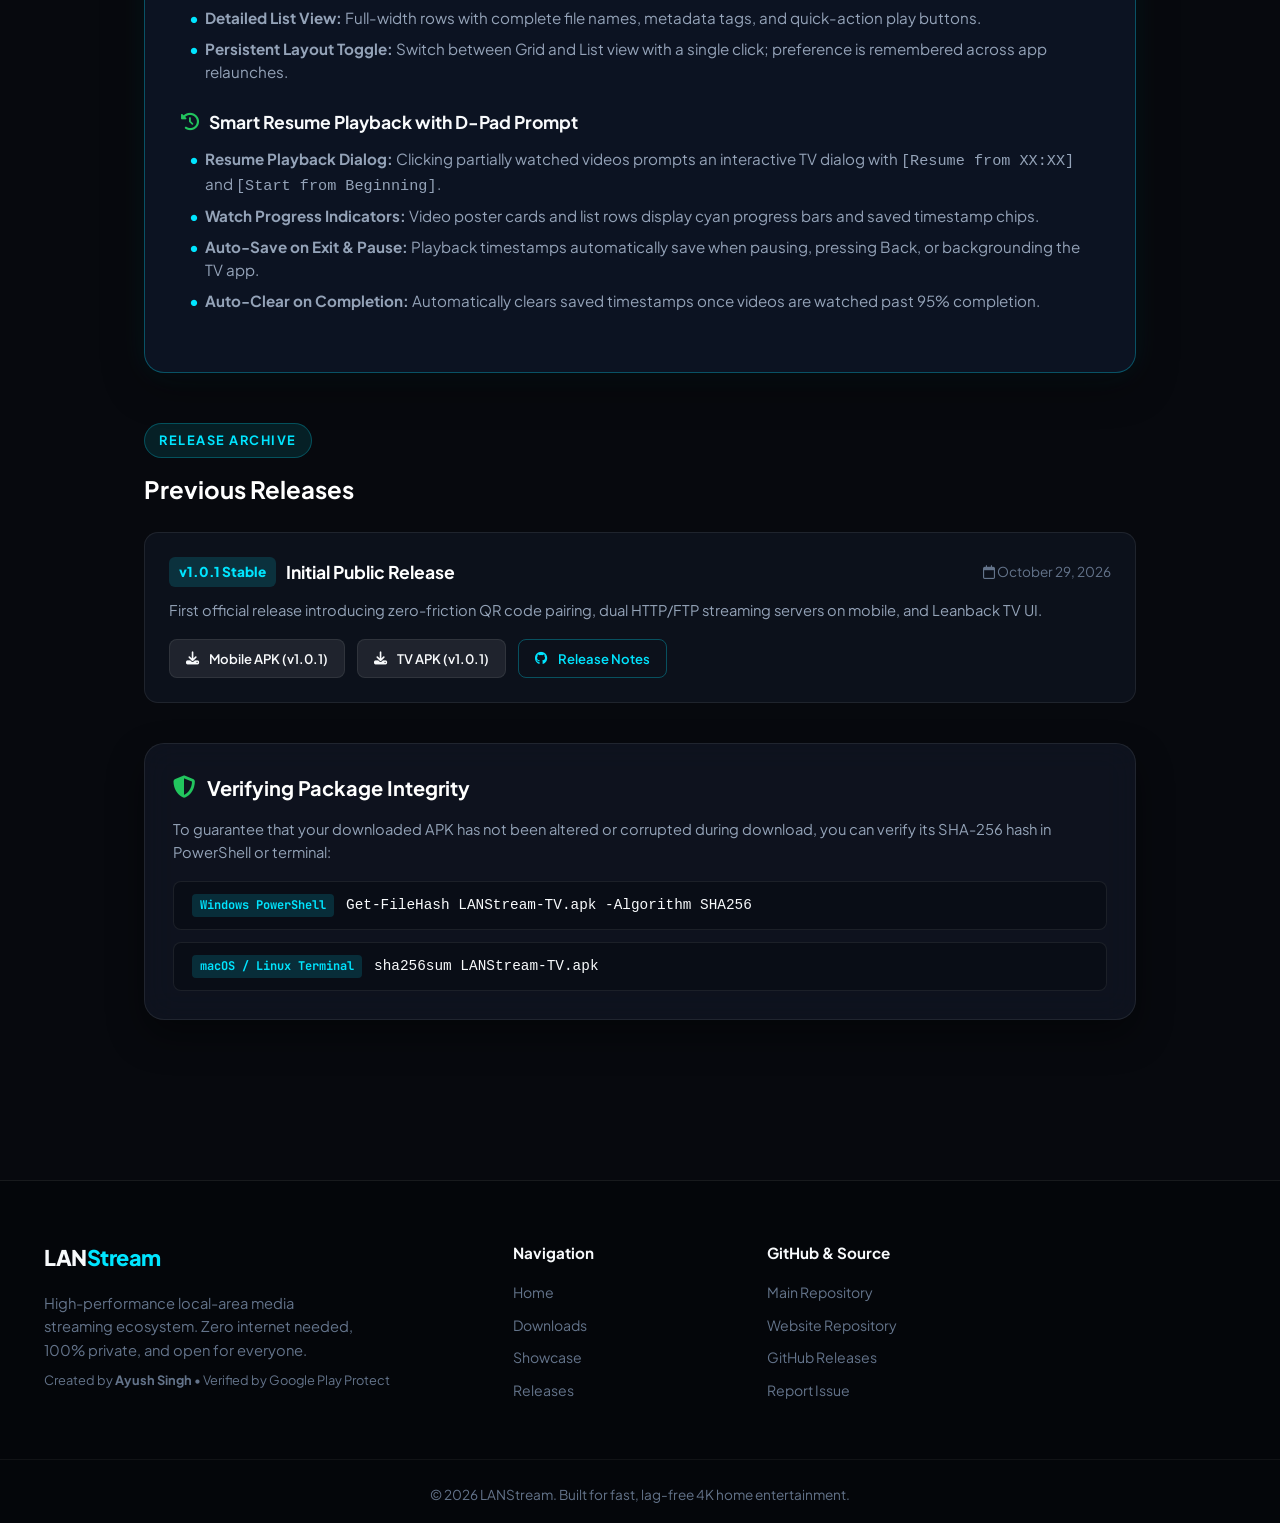
==== commit 4d99b88c: "perf(release): update TV APK checksum and size for optimized R8 single-dex build" ====
--- a/releases.html
+++ b/releases.html
@@ -225,7 +225,7 @@
                 <div class="download-card tv-card" style="margin-bottom: 0;">
                     <div class="download-badge-row">
                         <span class="release-tag"><i class="fa-solid fa-tv"></i> Android TV / Google TV</span>
-                        <span class="badge" style="background: rgba(140, 82, 255, 0.15); color: #c4b5fd;">~91.9 MB</span>
+                        <span class="badge" style="background: rgba(140, 82, 255, 0.15); color: #c4b5fd;">~86.5 MB</span>
                     </div>
                     <div class="download-card-title-row">
                         <img src="assets/tv_logo.png" alt="LANStream TV Logo" class="app-card-logo">
@@ -241,7 +241,7 @@
                         <i class="fa-solid fa-download"></i> Download LANStream TV APK (v1.1)
                     </a>
                     <div class="checksum-bar">
-                        <span>SHA-256: <code class="checksum-code" id="tvSha">2b1e333a7cf31a8cedb96c2795623cd32638443bf893eede9db8756cc979dfd1</code></span>
+                        <span>SHA-256: <code class="checksum-code" id="tvSha">a6a628d6448ffe19c9cccc3ac71d6ad8a157b8938a1b9a136e64067f0f14e53b</code></span>
                         <button class="btn-copy-hash" onclick="copyHash('tvSha', this)"><i class="fa-regular fa-copy"></i> Copy</button>
                     </div>
                 </div>
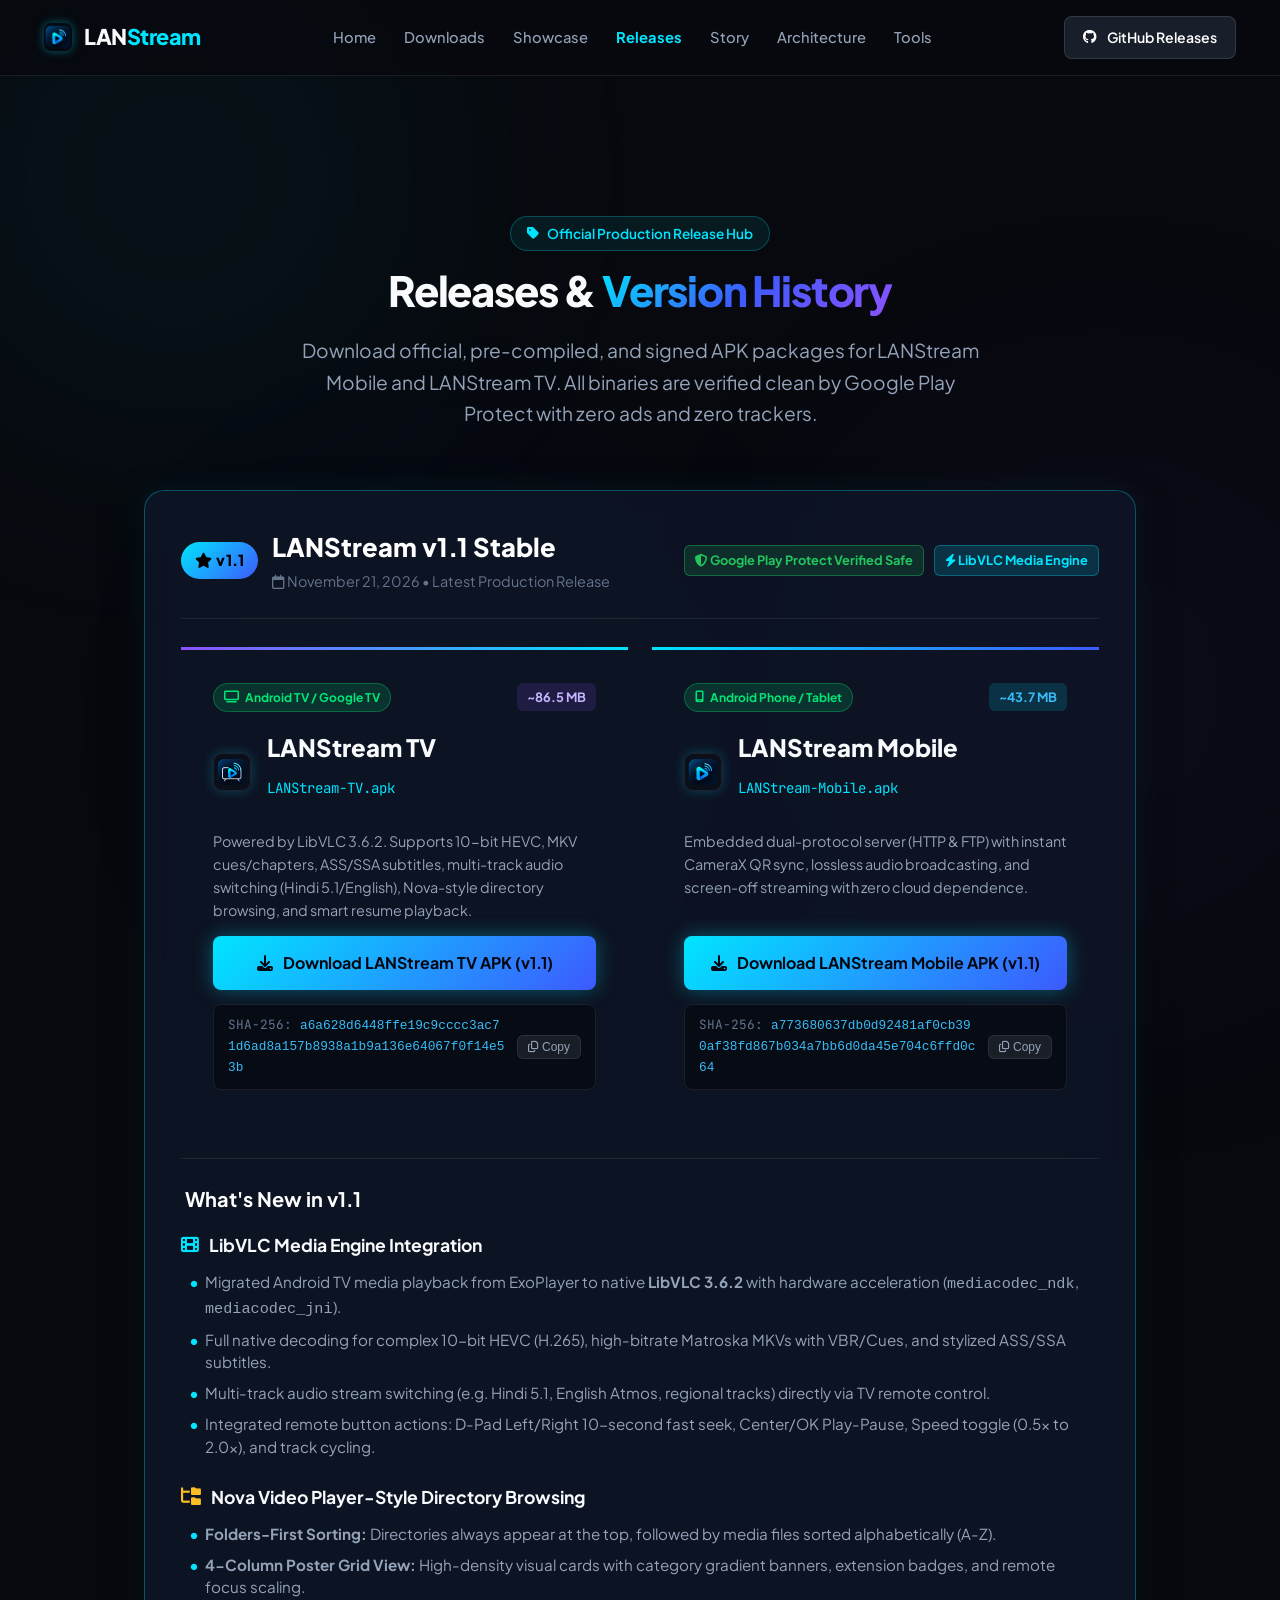
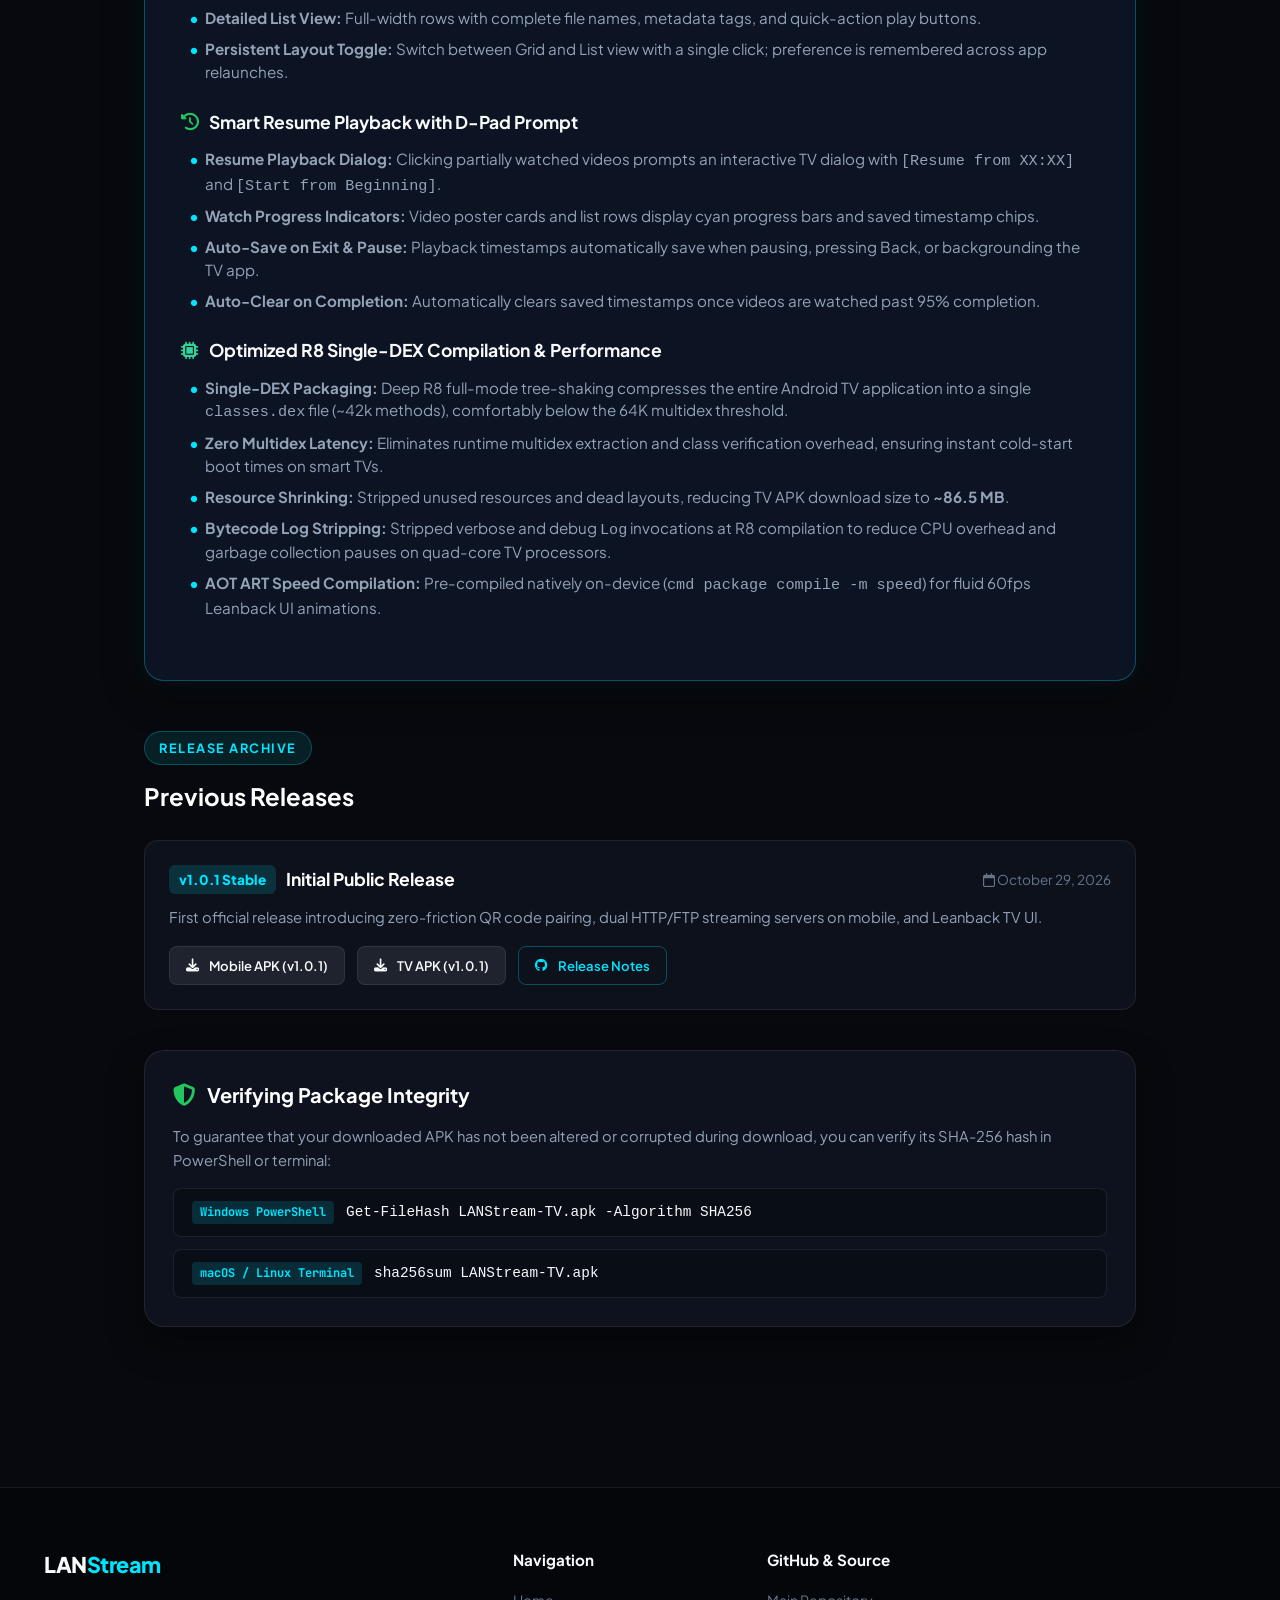
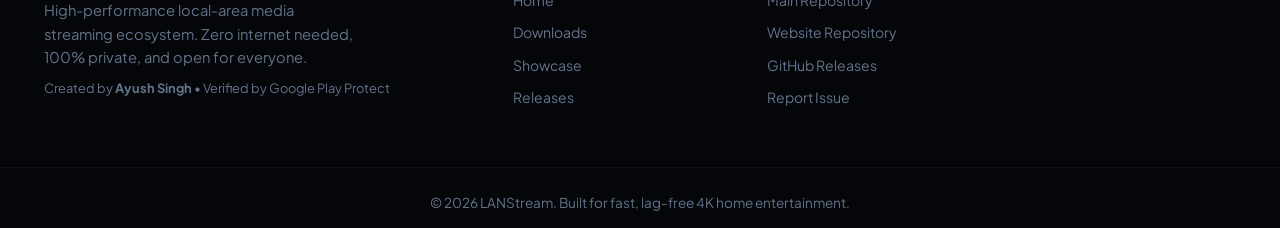
==== commit 7655bb68: "docs(website): highlight R8 Single-DEX compilation, ~86.5 MB package size, and AOT speed compilation" ====
--- a/releases.html
+++ b/releases.html
@@ -307,6 +307,17 @@
                         <li><strong>Auto-Clear on Completion:</strong> Automatically clears saved timestamps once videos are watched past 95% completion.</li>
                     </ul>
                 </div>
+
+                <div class="changelog-category">
+                    <h4><i class="fa-solid fa-microchip" style="color: #34d399;"></i> Optimized R8 Single-DEX Compilation &amp; Performance</h4>
+                    <ul class="changelog-list">
+                        <li><strong>Single-DEX Packaging:</strong> Deep R8 full-mode tree-shaking compresses the entire Android TV application into a single <code>classes.dex</code> file (~42k methods), comfortably below the 64K multidex threshold.</li>
+                        <li><strong>Zero Multidex Latency:</strong> Eliminates runtime multidex extraction and class verification overhead, ensuring instant cold-start boot times on smart TVs.</li>
+                        <li><strong>Resource Shrinking:</strong> Stripped unused resources and dead layouts, reducing TV APK download size to <strong>~86.5 MB</strong>.</li>
+                        <li><strong>Bytecode Log Stripping:</strong> Stripped verbose and debug <code>Log</code> invocations at R8 compilation to reduce CPU overhead and garbage collection pauses on quad-core TV processors.</li>
+                        <li><strong>AOT ART Speed Compilation:</strong> Pre-compiled natively on-device (<code>cmd package compile -m speed</code>) for fluid 60fps Leanback UI animations.</li>
+                    </ul>
+                </div>
             </div>
         </article>
 
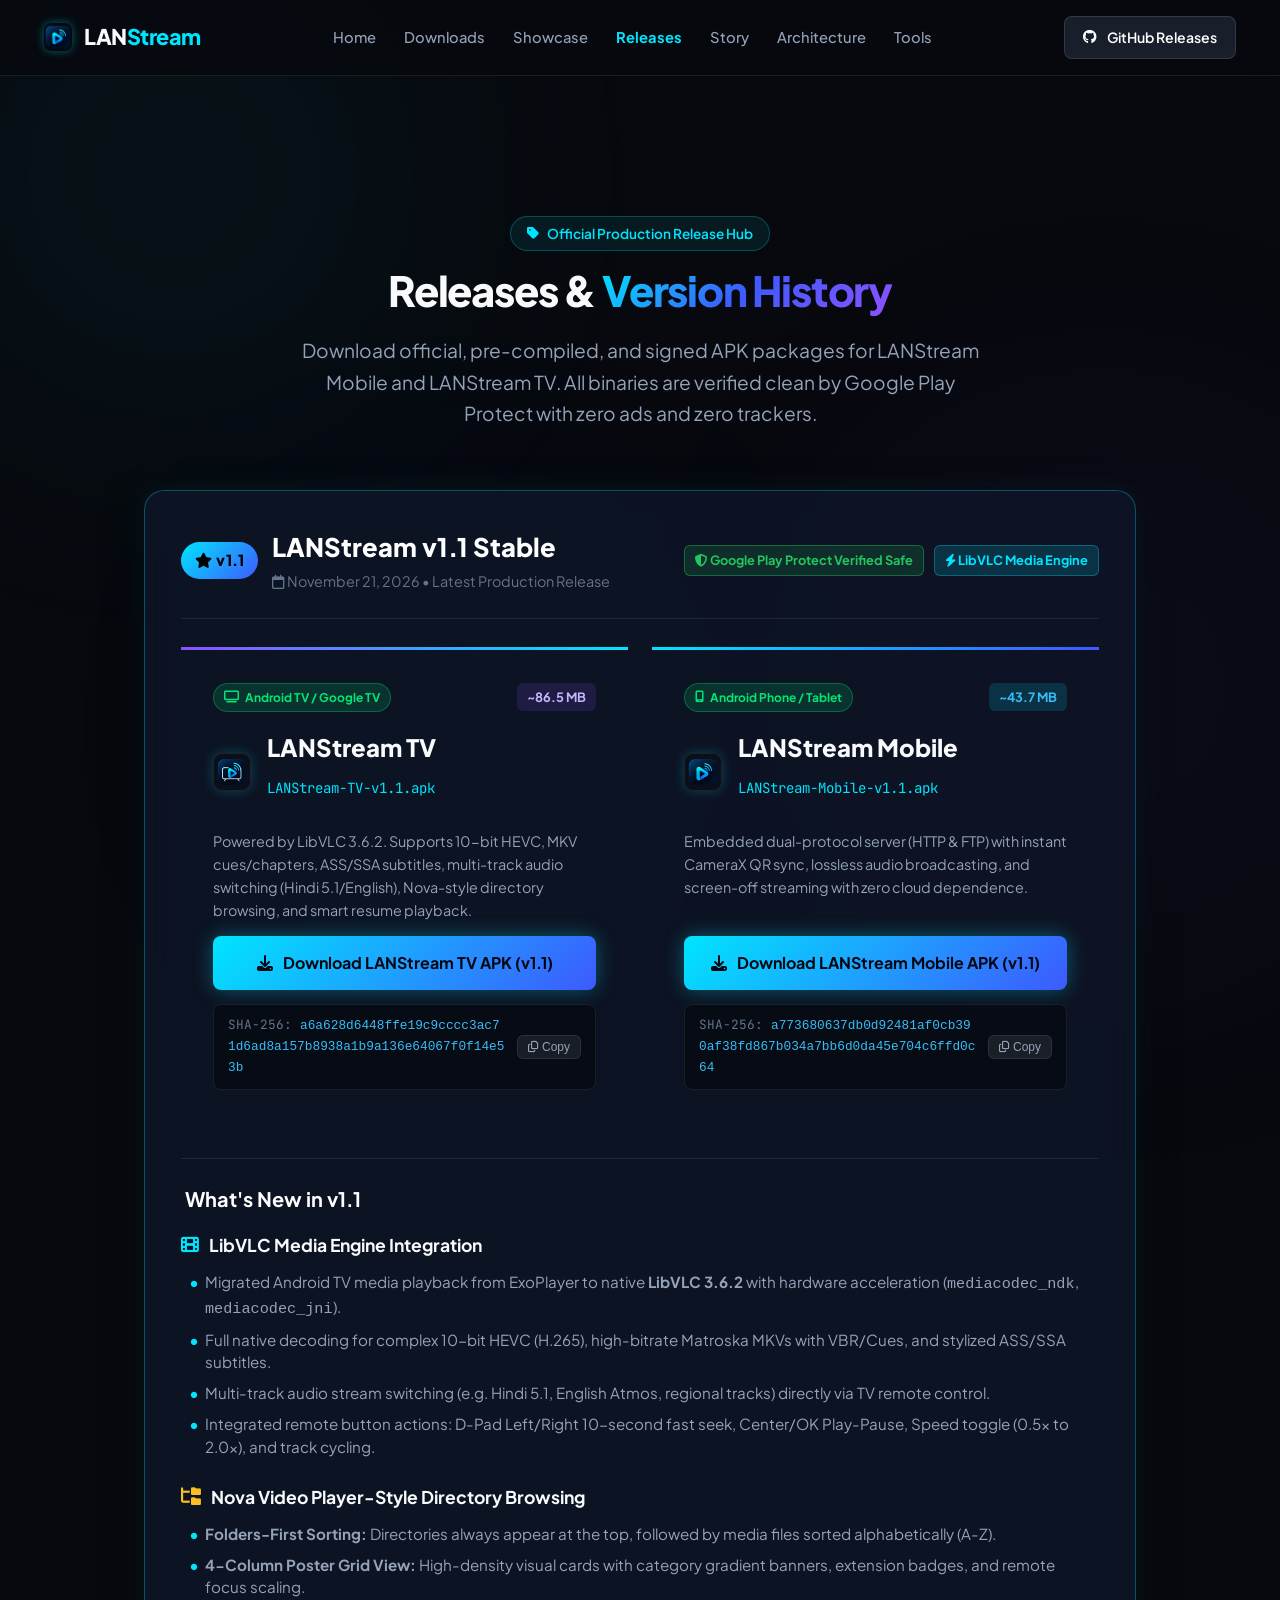
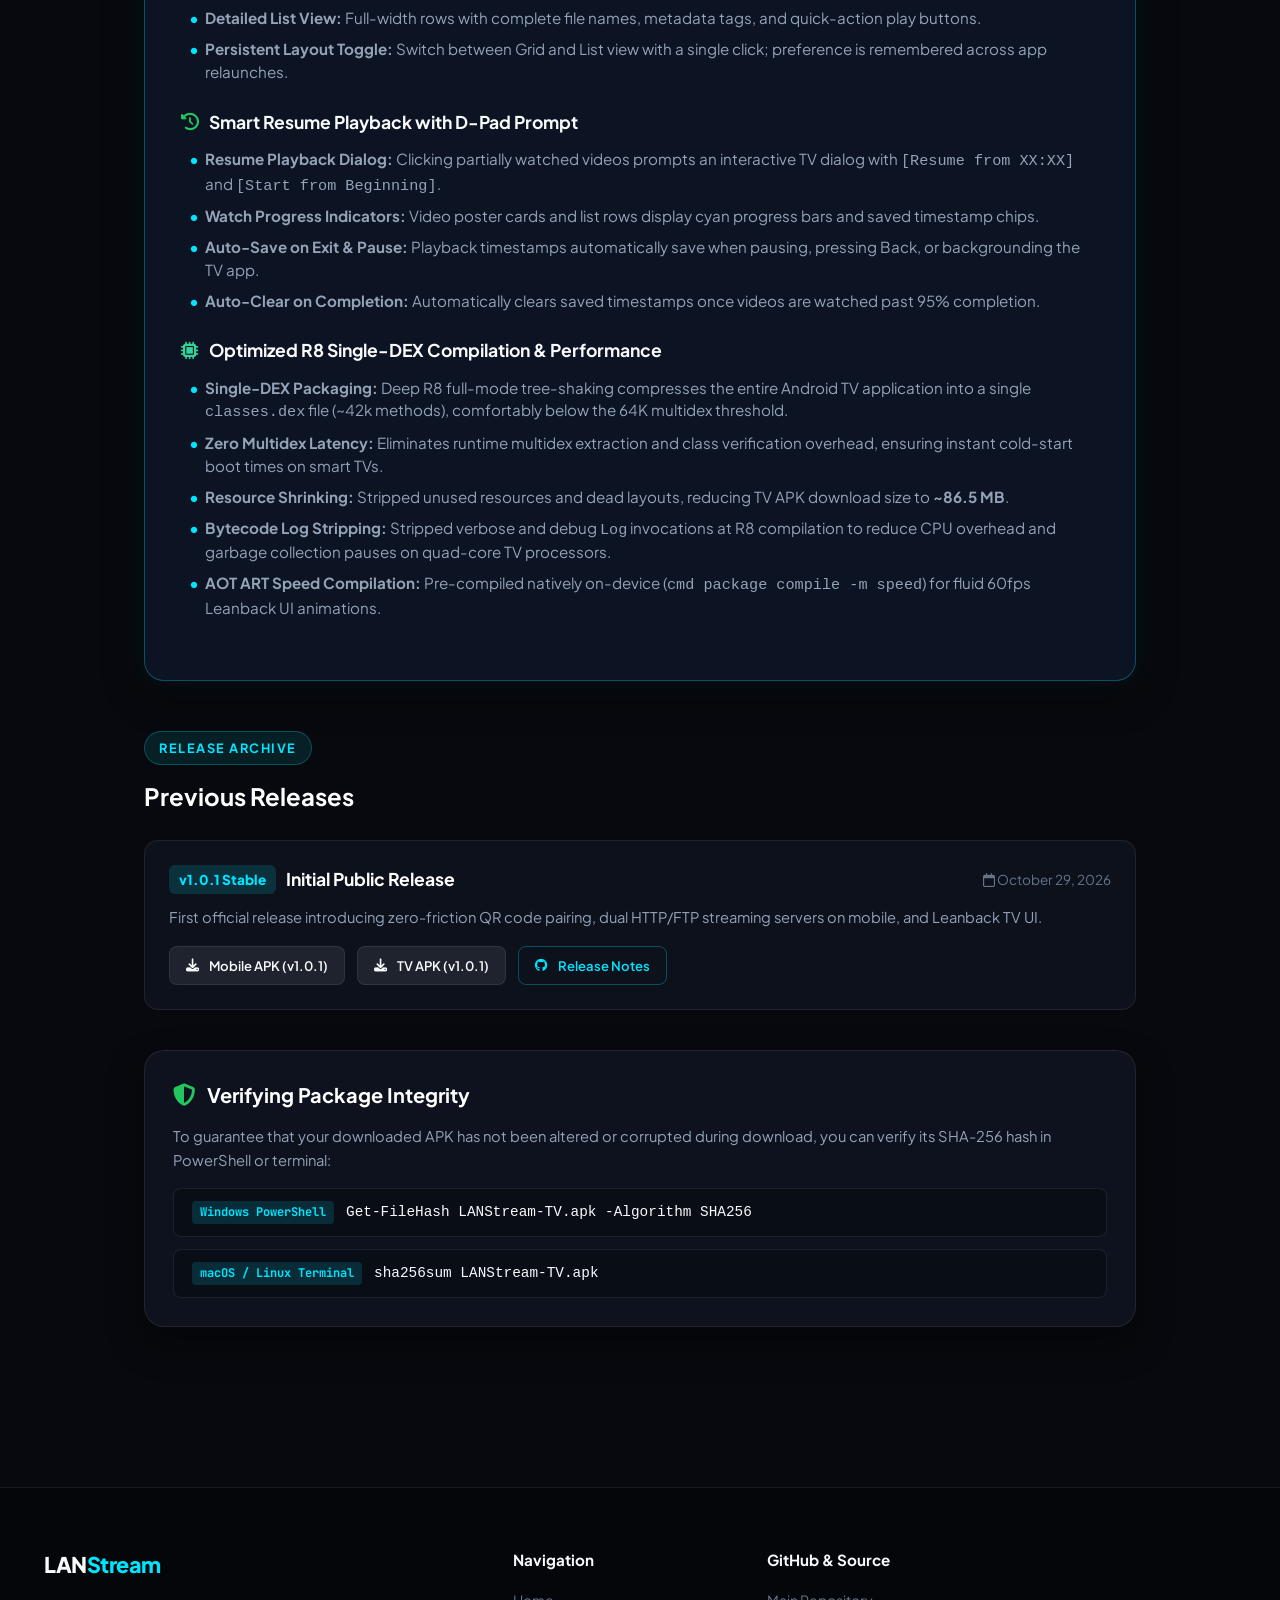
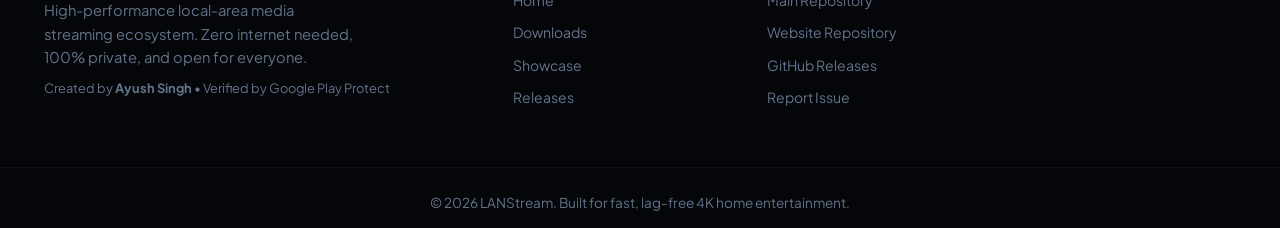
==== commit f1364ef3: "fix(downloads): point download links to LANStream-Mobile-v1.1.apk and LANStream-TV-v1.1.apk to fix 4" ====
--- a/releases.html
+++ b/releases.html
@@ -231,13 +231,13 @@
                         <img src="assets/tv_logo.png" alt="LANStream TV Logo" class="app-card-logo">
                         <div>
                             <h3>LANStream TV</h3>
-                            <span class="file-name">LANStream-TV.apk</span>
+                            <span class="file-name">LANStream-TV-v1.1.apk</span>
                         </div>
                     </div>
                     <p style="font-size: 0.9rem; margin-bottom: 14px;">
                         Powered by LibVLC 3.6.2. Supports 10-bit HEVC, MKV cues/chapters, ASS/SSA subtitles, multi-track audio switching (Hindi 5.1/English), Nova-style directory browsing, and smart resume playback.
                     </p>
-                    <a href="https://github.com/ayush2live/LANStream-Website/releases/download/v1.1/LANStream-TV.apk" class="btn-download-apk" target="_blank">
+                    <a href="https://github.com/ayush2live/LANStream-Website/releases/download/v1.1/LANStream-TV-v1.1.apk" class="btn-download-apk" target="_blank">
                         <i class="fa-solid fa-download"></i> Download LANStream TV APK (v1.1)
                     </a>
                     <div class="checksum-bar">
@@ -256,13 +256,13 @@
                         <img src="assets/mobile_logo.png" alt="LANStream Mobile Logo" class="app-card-logo">
                         <div>
                             <h3>LANStream Mobile</h3>
-                            <span class="file-name">LANStream-Mobile.apk</span>
+                            <span class="file-name">LANStream-Mobile-v1.1.apk</span>
                         </div>
                     </div>
                     <p style="font-size: 0.9rem; margin-bottom: 14px;">
                         Embedded dual-protocol server (HTTP &amp; FTP) with instant CameraX QR sync, lossless audio broadcasting, and screen-off streaming with zero cloud dependence.
                     </p>
-                    <a href="https://github.com/ayush2live/LANStream-Website/releases/download/v1.1/LANStream-Mobile.apk" class="btn-download-apk" target="_blank">
+                    <a href="https://github.com/ayush2live/LANStream-Website/releases/download/v1.1/LANStream-Mobile-v1.1.apk" class="btn-download-apk" target="_blank">
                         <i class="fa-solid fa-download"></i> Download LANStream Mobile APK (v1.1)
                     </a>
                     <div class="checksum-bar">
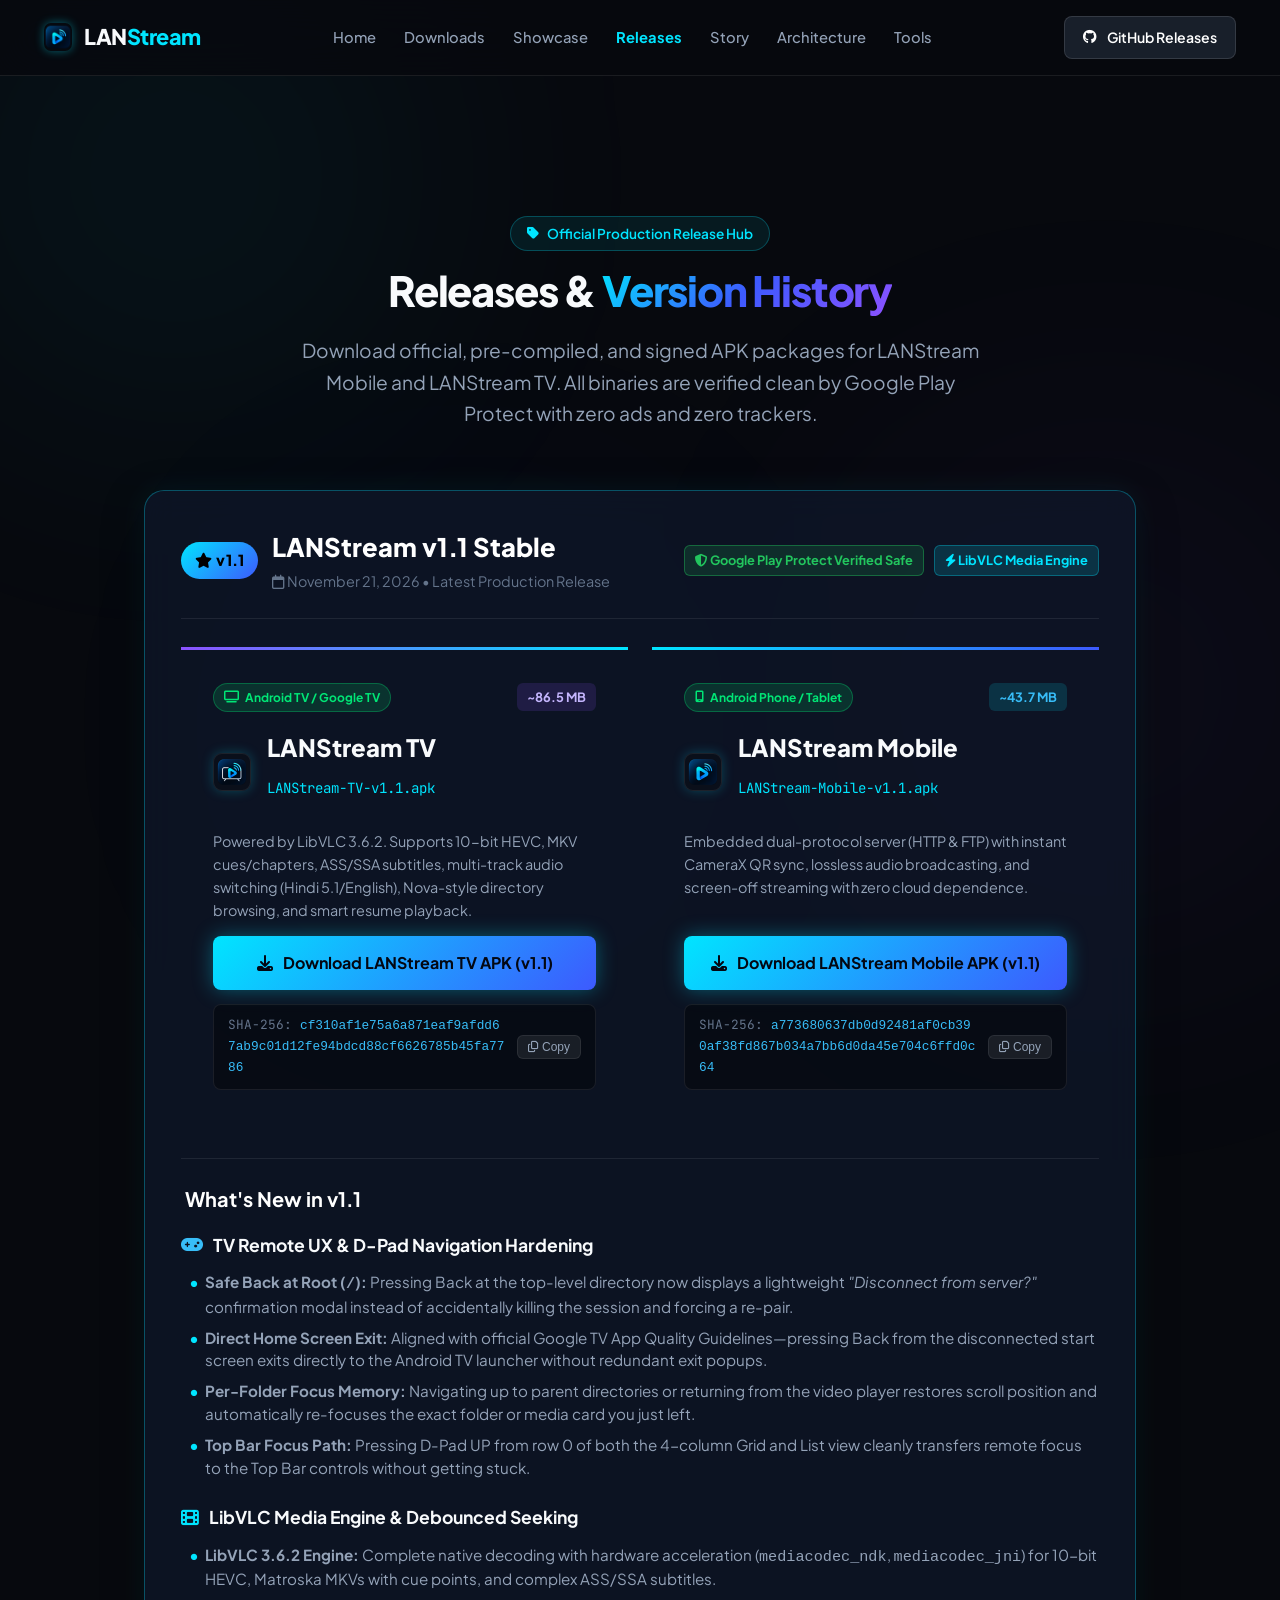
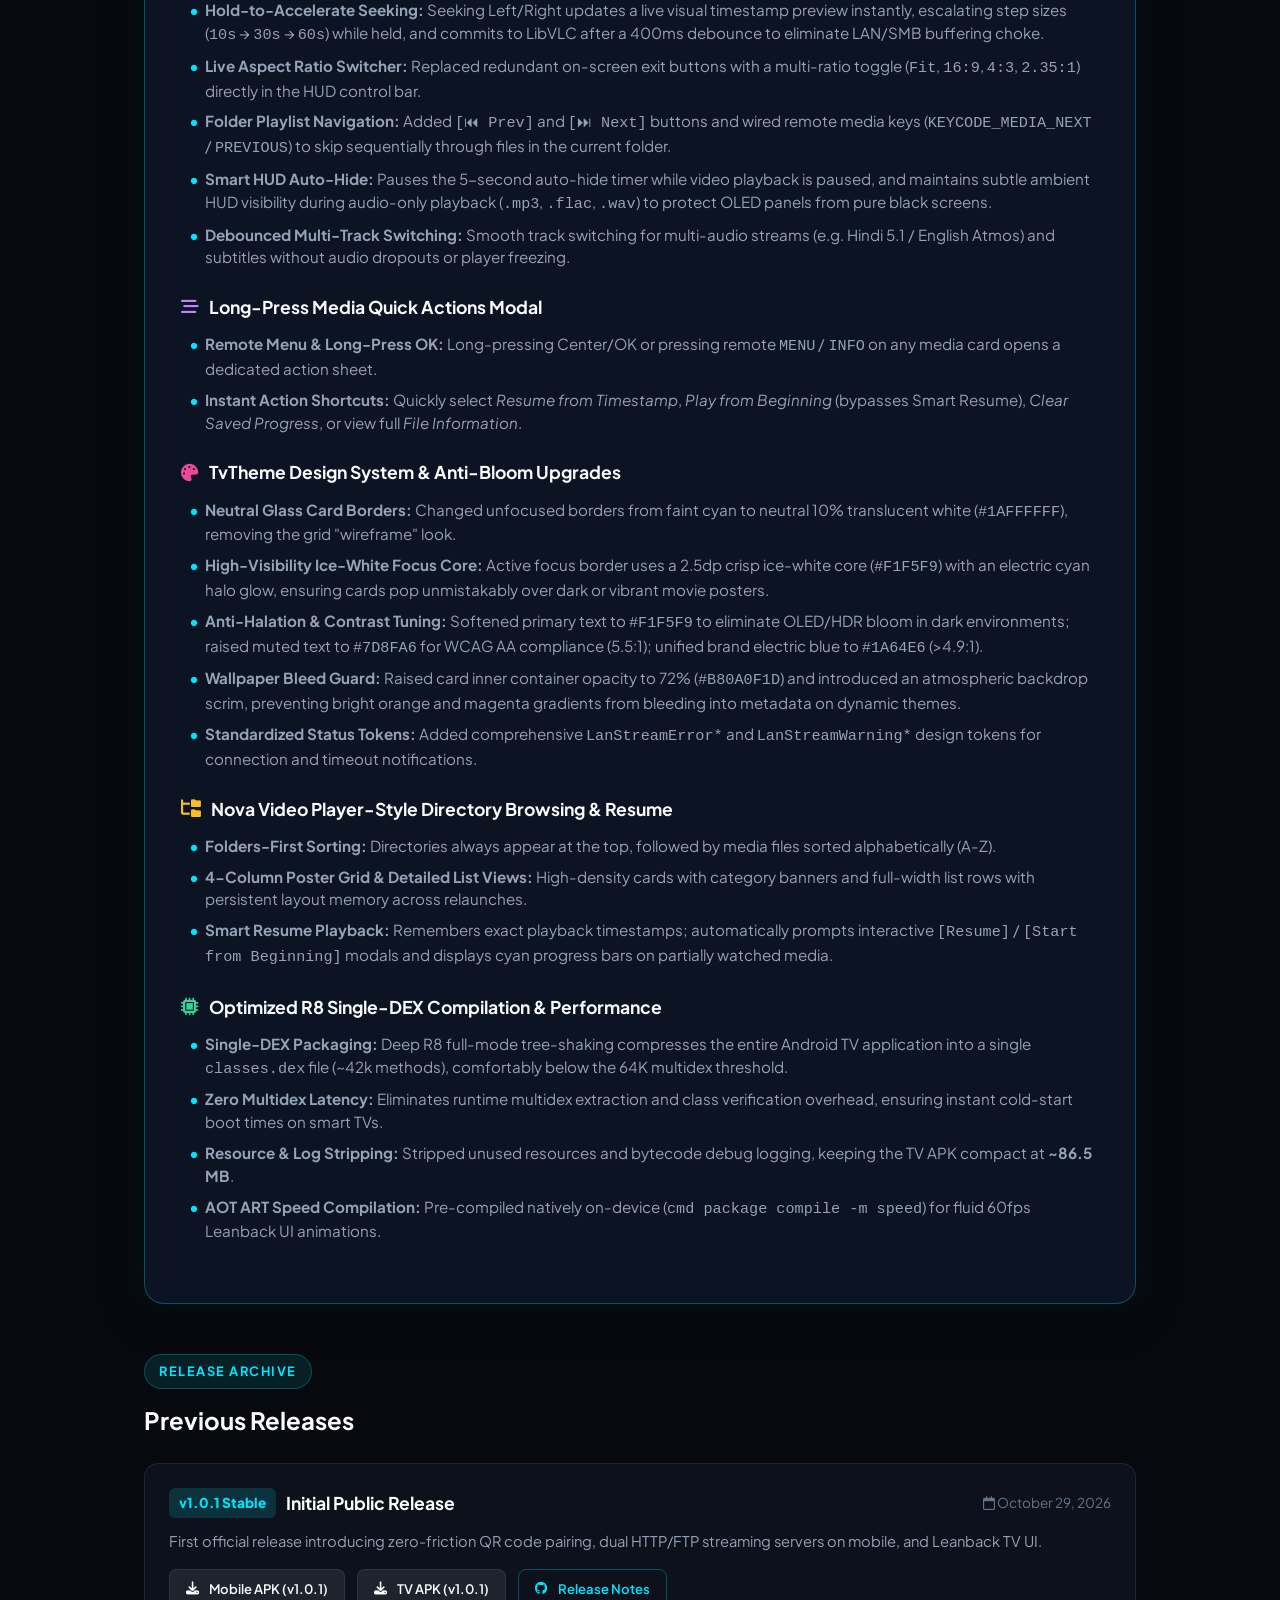
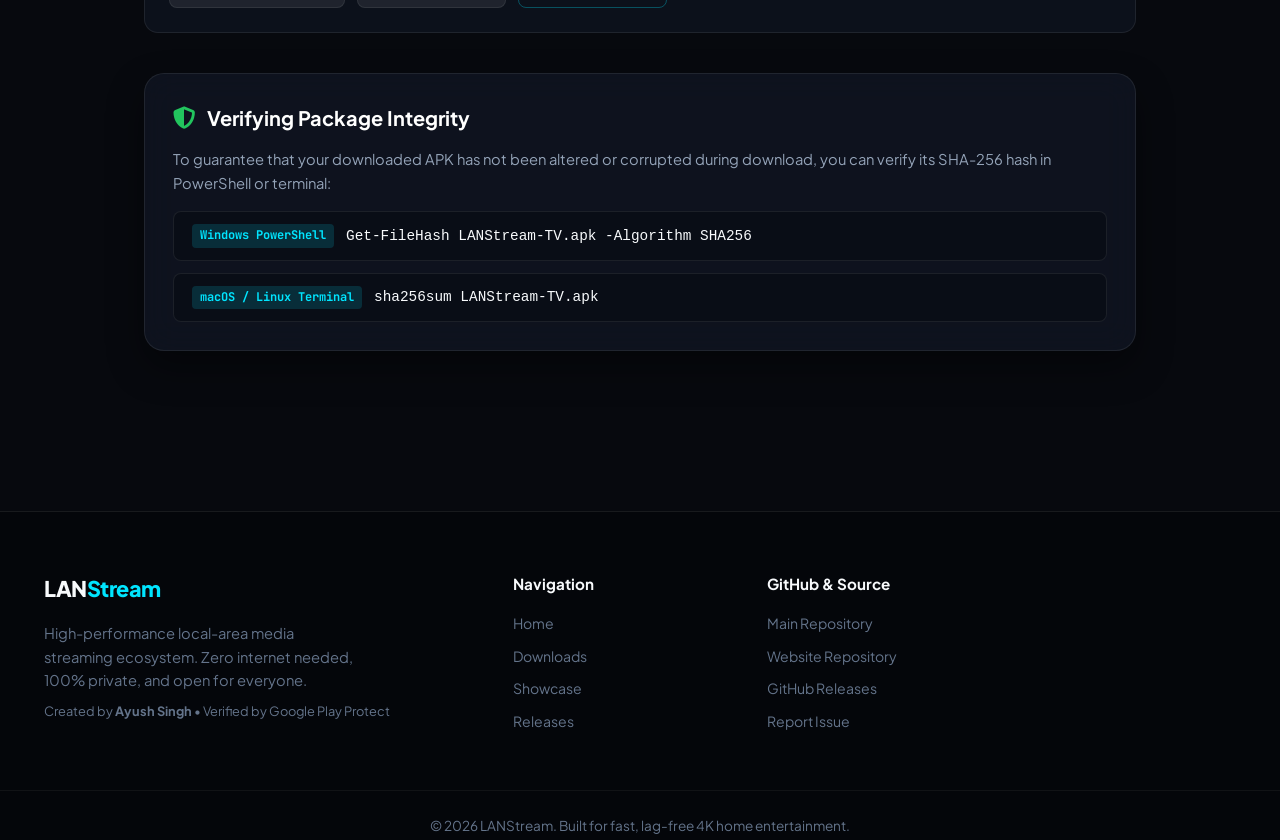
==== commit a4c19841: "docs(releases): merge all primary v1.1 changes (D-Pad UX, seeking engine, TvTheme upgrades, quick ac" ====
--- a/releases.html
+++ b/releases.html
@@ -241,7 +241,7 @@
                         <i class="fa-solid fa-download"></i> Download LANStream TV APK (v1.1)
                     </a>
                     <div class="checksum-bar">
-                        <span>SHA-256: <code class="checksum-code" id="tvSha">a6a628d6448ffe19c9cccc3ac71d6ad8a157b8938a1b9a136e64067f0f14e53b</code></span>
+                        <span>SHA-256: <code class="checksum-code" id="tvSha">cf310af1e75a6a871eaf9afdd67ab9c01d12fe94bdcd88cf6626785b45fa7786</code></span>
                         <button class="btn-copy-hash" onclick="copyHash('tvSha', this)"><i class="fa-regular fa-copy"></i> Copy</button>
                     </div>
                 </div>
@@ -278,43 +278,68 @@
                     <i class="fa-solid fa-sparkles" style="color: #fbbf24;"></i> What's New in v1.1
                 </h3>
 
-                <div class="changelog-category">
-                    <h4><i class="fa-solid fa-film" style="color: #00e5ff;"></i> LibVLC Media Engine Integration</h4>
-                    <ul class="changelog-list">
-                        <li>Migrated Android TV media playback from ExoPlayer to native <strong>LibVLC 3.6.2</strong> with hardware acceleration (<code>mediacodec_ndk</code>, <code>mediacodec_jni</code>).</li>
-                        <li>Full native decoding for complex 10-bit HEVC (H.265), high-bitrate Matroska MKVs with VBR/Cues, and stylized ASS/SSA subtitles.</li>
-                        <li>Multi-track audio stream switching (e.g. Hindi 5.1, English Atmos, regional tracks) directly via TV remote control.</li>
-                        <li>Integrated remote button actions: D-Pad Left/Right 10-second fast seek, Center/OK Play-Pause, Speed toggle (0.5x to 2.0x), and track cycling.</li>
-                    </ul>
-                </div>
-
-                <div class="changelog-category">
-                    <h4><i class="fa-solid fa-folder-tree" style="color: #fbbf24;"></i> Nova Video Player-Style Directory Browsing</h4>
+                <!-- Category 1: Navigation & D-Pad Logic -->
+                <div class="changelog-category">
+                    <h4><i class="fa-solid fa-gamepad" style="color: #38bdf8;"></i> TV Remote UX &amp; D-Pad Navigation Hardening</h4>
+                    <ul class="changelog-list">
+                        <li><strong>Safe Back at Root (<code>/</code>):</strong> Pressing Back at the top-level directory now displays a lightweight <em>"Disconnect from server?"</em> confirmation modal instead of accidentally killing the session and forcing a re-pair.</li>
+                        <li><strong>Direct Home Screen Exit:</strong> Aligned with official Google TV App Quality Guidelines—pressing Back from the disconnected start screen exits directly to the Android TV launcher without redundant exit popups.</li>
+                        <li><strong>Per-Folder Focus Memory:</strong> Navigating up to parent directories or returning from the video player restores scroll position and automatically re-focuses the exact folder or media card you just left.</li>
+                        <li><strong>Top Bar Focus Path:</strong> Pressing D-Pad UP from row 0 of both the 4-column Grid and List view cleanly transfers remote focus to the Top Bar controls without getting stuck.</li>
+                    </ul>
+                </div>
+
+                <!-- Category 2: Playback Engine & Seeking -->
+                <div class="changelog-category">
+                    <h4><i class="fa-solid fa-film" style="color: #00e5ff;"></i> LibVLC Media Engine &amp; Debounced Seeking</h4>
+                    <ul class="changelog-list">
+                        <li><strong>LibVLC 3.6.2 Engine:</strong> Complete native decoding with hardware acceleration (<code>mediacodec_ndk</code>, <code>mediacodec_jni</code>) for 10-bit HEVC, Matroska MKVs with cue points, and complex ASS/SSA subtitles.</li>
+                        <li><strong>Hold-to-Accelerate Seeking:</strong> Seeking Left/Right updates a live visual timestamp preview instantly, escalating step sizes (<code>10s</code> &rarr; <code>30s</code> &rarr; <code>60s</code>) while held, and commits to LibVLC after a 400ms debounce to eliminate LAN/SMB buffering choke.</li>
+                        <li><strong>Live Aspect Ratio Switcher:</strong> Replaced redundant on-screen exit buttons with a multi-ratio toggle (<code>Fit</code>, <code>16:9</code>, <code>4:3</code>, <code>2.35:1</code>) directly in the HUD control bar.</li>
+                        <li><strong>Folder Playlist Navigation:</strong> Added <code>[⏮ Prev]</code> and <code>[⏭ Next]</code> buttons and wired remote media keys (<code>KEYCODE_MEDIA_NEXT</code> / <code>PREVIOUS</code>) to skip sequentially through files in the current folder.</li>
+                        <li><strong>Smart HUD Auto-Hide:</strong> Pauses the 5-second auto-hide timer while video playback is paused, and maintains subtle ambient HUD visibility during audio-only playback (<code>.mp3</code>, <code>.flac</code>, <code>.wav</code>) to protect OLED panels from pure black screens.</li>
+                        <li><strong>Debounced Multi-Track Switching:</strong> Smooth track switching for multi-audio streams (e.g. Hindi 5.1 / English Atmos) and subtitles without audio dropouts or player freezing.</li>
+                    </ul>
+                </div>
+
+                <!-- Category 3: Media Quick Actions -->
+                <div class="changelog-category">
+                    <h4><i class="fa-solid fa-bars-staggered" style="color: #c084fc;"></i> Long-Press Media Quick Actions Modal</h4>
+                    <ul class="changelog-list">
+                        <li><strong>Remote Menu &amp; Long-Press OK:</strong> Long-pressing Center/OK or pressing remote <code>MENU</code> / <code>INFO</code> on any media card opens a dedicated action sheet.</li>
+                        <li><strong>Instant Action Shortcuts:</strong> Quickly select <em>Resume from Timestamp</em>, <em>Play from Beginning</em> (bypasses Smart Resume), <em>Clear Saved Progress</em>, or view full <em>File Information</em>.</li>
+                    </ul>
+                </div>
+
+                <!-- Category 4: Design System -->
+                <div class="changelog-category">
+                    <h4><i class="fa-solid fa-palette" style="color: #ec4899;"></i> TvTheme Design System &amp; Anti-Bloom Upgrades</h4>
+                    <ul class="changelog-list">
+                        <li><strong>Neutral Glass Card Borders:</strong> Changed unfocused borders from faint cyan to neutral 10% translucent white (<code>#1AFFFFFF</code>), removing the grid "wireframe" look.</li>
+                        <li><strong>High-Visibility Ice-White Focus Core:</strong> Active focus border uses a 2.5dp crisp ice-white core (<code>#F1F5F9</code>) with an electric cyan halo glow, ensuring cards pop unmistakably over dark or vibrant movie posters.</li>
+                        <li><strong>Anti-Halation &amp; Contrast Tuning:</strong> Softened primary text to <code>#F1F5F9</code> to eliminate OLED/HDR bloom in dark environments; raised muted text to <code>#7D8FA6</code> for WCAG AA compliance (5.5:1); unified brand electric blue to <code>#1A64E6</code> (&gt;4.9:1).</li>
+                        <li><strong>Wallpaper Bleed Guard:</strong> Raised card inner container opacity to 72% (<code>#B80A0F1D</code>) and introduced an atmospheric backdrop scrim, preventing bright orange and magenta gradients from bleeding into metadata on dynamic themes.</li>
+                        <li><strong>Standardized Status Tokens:</strong> Added comprehensive <code>LanStreamError*</code> and <code>LanStreamWarning*</code> design tokens for connection and timeout notifications.</li>
+                    </ul>
+                </div>
+
+                <!-- Category 5: Nova Browsing & Resume -->
+                <div class="changelog-category">
+                    <h4><i class="fa-solid fa-folder-tree" style="color: #fbbf24;"></i> Nova Video Player-Style Directory Browsing &amp; Resume</h4>
                     <ul class="changelog-list">
                         <li><strong>Folders-First Sorting:</strong> Directories always appear at the top, followed by media files sorted alphabetically (A-Z).</li>
-                        <li><strong>4-Column Poster Grid View:</strong> High-density visual cards with category gradient banners, extension badges, and remote focus scaling.</li>
-                        <li><strong>Detailed List View:</strong> Full-width rows with complete file names, metadata tags, and quick-action play buttons.</li>
-                        <li><strong>Persistent Layout Toggle:</strong> Switch between Grid and List view with a single click; preference is remembered across app relaunches.</li>
-                    </ul>
-                </div>
-
-                <div class="changelog-category">
-                    <h4><i class="fa-solid fa-clock-rotate-left" style="color: #22c55e;"></i> Smart Resume Playback with D-Pad Prompt</h4>
-                    <ul class="changelog-list">
-                        <li><strong>Resume Playback Dialog:</strong> Clicking partially watched videos prompts an interactive TV dialog with <code>[Resume from XX:XX]</code> and <code>[Start from Beginning]</code>.</li>
-                        <li><strong>Watch Progress Indicators:</strong> Video poster cards and list rows display cyan progress bars and saved timestamp chips.</li>
-                        <li><strong>Auto-Save on Exit &amp; Pause:</strong> Playback timestamps automatically save when pausing, pressing Back, or backgrounding the TV app.</li>
-                        <li><strong>Auto-Clear on Completion:</strong> Automatically clears saved timestamps once videos are watched past 95% completion.</li>
-                    </ul>
-                </div>
-
+                        <li><strong>4-Column Poster Grid &amp; Detailed List Views:</strong> High-density cards with category banners and full-width list rows with persistent layout memory across relaunches.</li>
+                        <li><strong>Smart Resume Playback:</strong> Remembers exact playback timestamps; automatically prompts interactive <code>[Resume]</code> / <code>[Start from Beginning]</code> modals and displays cyan progress bars on partially watched media.</li>
+                    </ul>
+                </div>
+
+                <!-- Category 6: R8 Performance -->
                 <div class="changelog-category">
                     <h4><i class="fa-solid fa-microchip" style="color: #34d399;"></i> Optimized R8 Single-DEX Compilation &amp; Performance</h4>
                     <ul class="changelog-list">
                         <li><strong>Single-DEX Packaging:</strong> Deep R8 full-mode tree-shaking compresses the entire Android TV application into a single <code>classes.dex</code> file (~42k methods), comfortably below the 64K multidex threshold.</li>
                         <li><strong>Zero Multidex Latency:</strong> Eliminates runtime multidex extraction and class verification overhead, ensuring instant cold-start boot times on smart TVs.</li>
-                        <li><strong>Resource Shrinking:</strong> Stripped unused resources and dead layouts, reducing TV APK download size to <strong>~86.5 MB</strong>.</li>
-                        <li><strong>Bytecode Log Stripping:</strong> Stripped verbose and debug <code>Log</code> invocations at R8 compilation to reduce CPU overhead and garbage collection pauses on quad-core TV processors.</li>
+                        <li><strong>Resource &amp; Log Stripping:</strong> Stripped unused resources and bytecode debug logging, keeping the TV APK compact at <strong>~86.5 MB</strong>.</li>
                         <li><strong>AOT ART Speed Compilation:</strong> Pre-compiled natively on-device (<code>cmd package compile -m speed</code>) for fluid 60fps Leanback UI animations.</li>
                     </ul>
                 </div>
